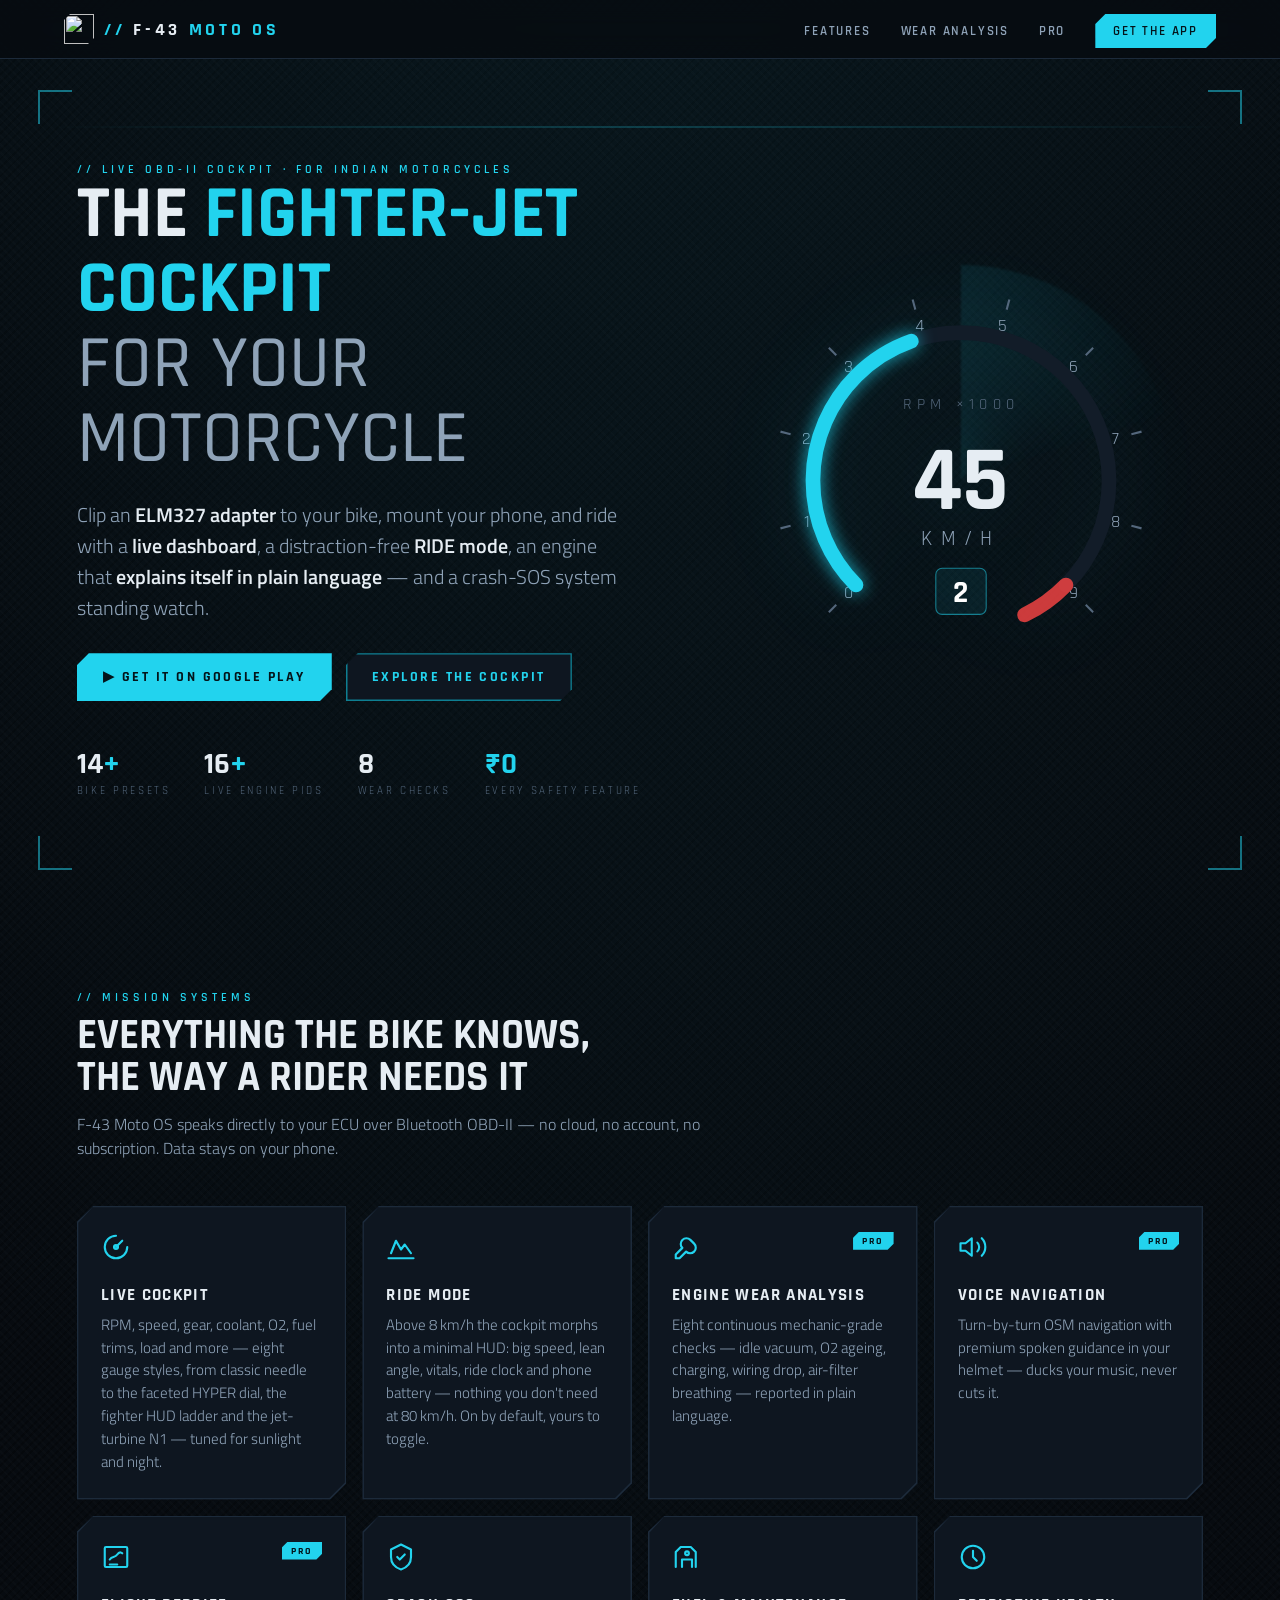
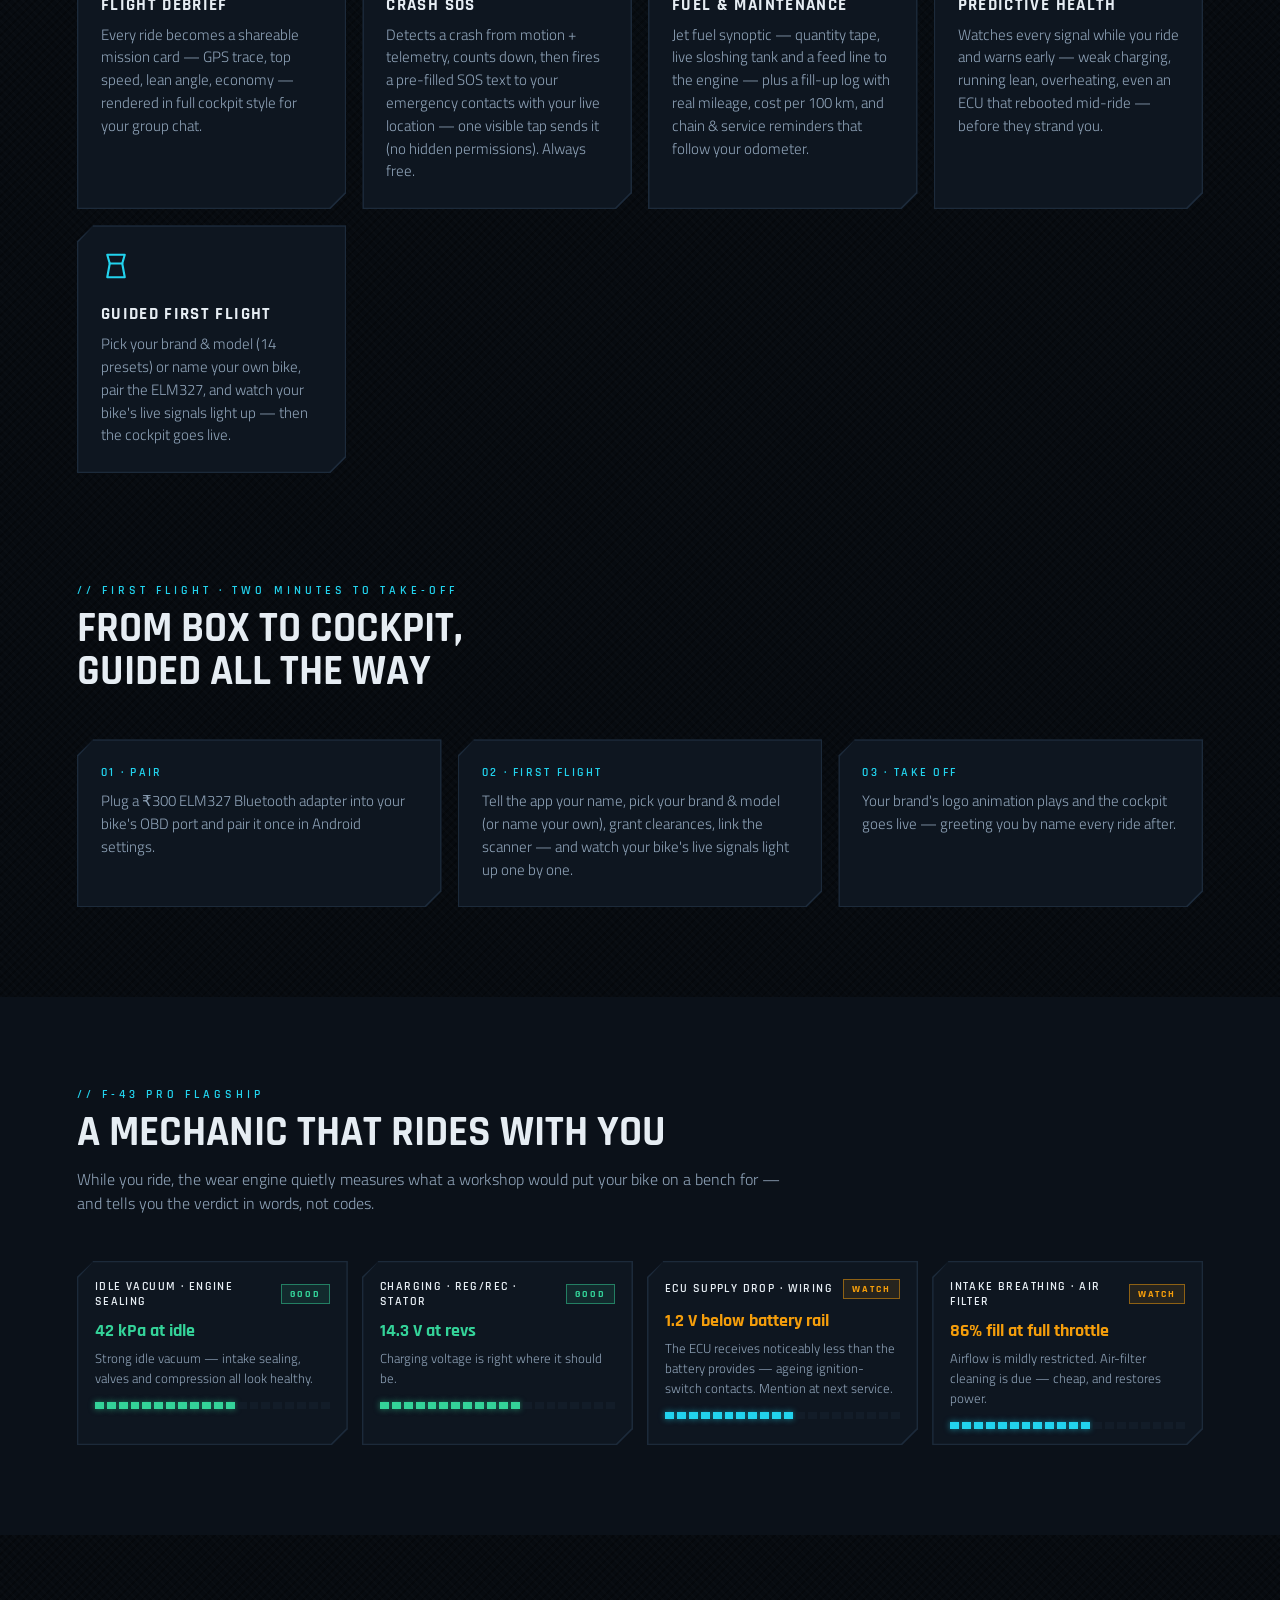
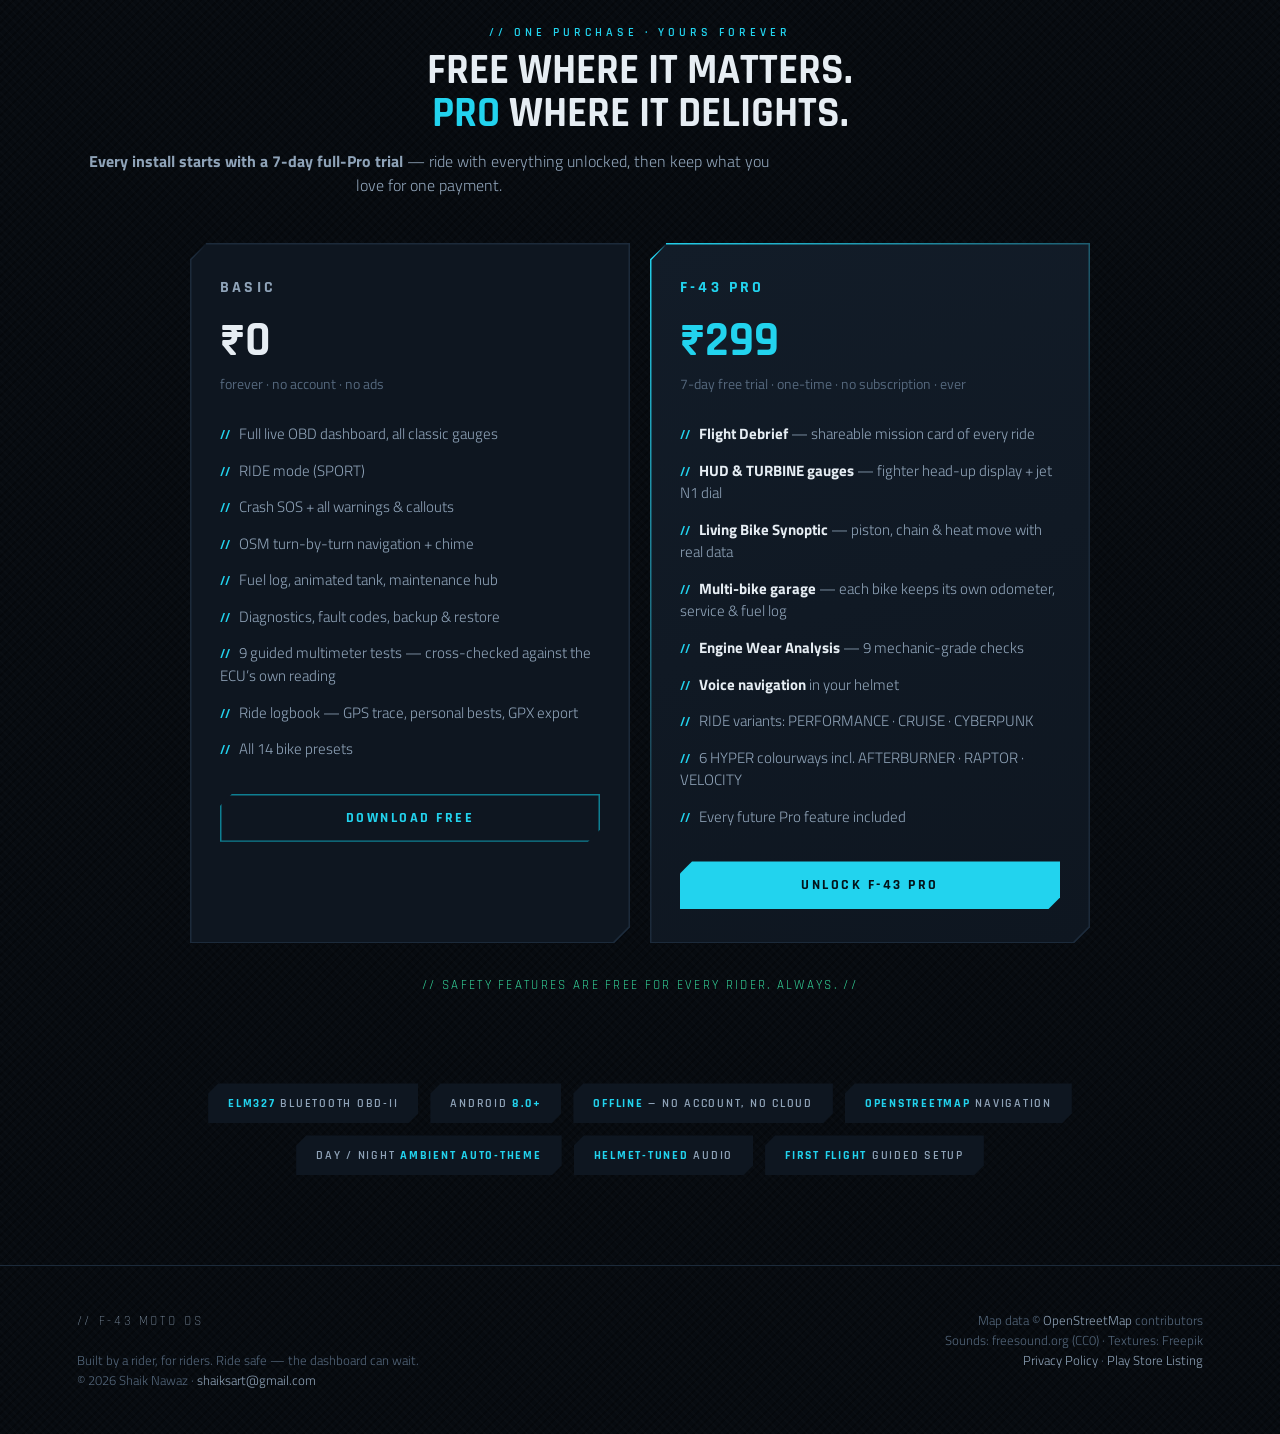
==== app/index.html @ 1cced5be "Add the F-43 Moto OS landing page" ====
<!DOCTYPE html>
<html lang="en">
<head>
<meta charset="UTF-8">
<meta name="viewport" content="width=device-width, initial-scale=1.0">
<title>F-43 Moto OS — The Fighter-Jet Cockpit for Your Motorcycle</title>
<meta name="description" content="Turn your phone into a fighter-jet cockpit for your motorcycle. Live OBD-II dashboard, RIDE mode, engine wear analysis, voice navigation and crash SOS — built for Indian bikes.">
<meta property="og:title" content="F-43 Moto OS">
<meta property="og:description" content="The fighter-jet cockpit for your motorcycle. Live OBD dashboard · RIDE mode · Engine wear analysis · Crash SOS.">
<meta property="og:type" content="website">
<link rel="icon" type="image/png" href="brand/favicon_64.png">
<link rel="apple-touch-icon" href="brand/icon_512.png">
<!--
  og:image and og:url must be absolute. Link scrapers (WhatsApp, Slack, X)
  do not resolve relative paths, so the previous "brand/..." value produced a
  blank share card — the one place the brand most needs to show up.
-->
<meta property="og:url" content="https://shaiknawaz01.github.io/F43-moto-os/app/">
<meta property="og:image" content="https://shaiknawaz01.github.io/F43-moto-os/app/brand/wordmark_dark_1600x400.png">
<meta name="twitter:card" content="summary_large_image">
<link rel="preconnect" href="https://fonts.googleapis.com">
<link rel="preconnect" href="https://fonts.gstatic.com" crossorigin>
<link href="https://fonts.googleapis.com/css2?family=Rajdhani:wght@500;600;700&family=Titillium+Web:wght@300;400;600&display=swap" rel="stylesheet">
<style>
  :root{
    --bg:#070b10; --bg2:#0b1119; --surface:#0e1620; --surface2:#121c28;
    --border:#1c2a3a; --accent:#22d3ee; --accent-dim:#0e7f92;
    --ok:#34d399; --warn:#f59e0b; --hot:#ef4444;
    --text:#e6edf3; --text2:#8fa3b8; --dim:#54677c;
    --hud:'Rajdhani',sans-serif; --body:'Titillium Web',sans-serif;
  }
  *{margin:0;padding:0;box-sizing:border-box}
  html{scroll-behavior:smooth}
  body{
    background:var(--bg); color:var(--text); font-family:var(--body);
    overflow-x:hidden;
    background-image:
      radial-gradient(ellipse 80% 50% at 50% -10%, rgba(34,211,238,.07), transparent),
      repeating-linear-gradient(45deg, rgba(255,255,255,.012) 0 2px, transparent 2px 6px),
      repeating-linear-gradient(-45deg, rgba(0,0,0,.25) 0 2px, transparent 2px 6px);
  }
  ::selection{background:rgba(34,211,238,.3)}

  /* ── chamfered panel primitive ─────────────────────────────── */
  .chamfer{
    position:relative; background:var(--surface);
    clip-path:polygon(16px 0, 100% 0, 100% calc(100% - 16px), calc(100% - 16px) 100%, 0 100%, 0 16px);
  }
  .chamfer::before{
    content:""; position:absolute; inset:0; pointer-events:none;
    clip-path:polygon(16px 0, 100% 0, 100% calc(100% - 16px), calc(100% - 16px) 100%, 0 100%, 0 16px,
      16px 1.5px, 1.5px 17px, 1.5px calc(100% - 1.5px), calc(100% - 17px) calc(100% - 1.5px),
      calc(100% - 1.5px) calc(100% - 17px), calc(100% - 1.5px) 1.5px, 16px 1.5px);
    background:var(--border);
  }
  .chamfer.glow::before{background:linear-gradient(135deg,var(--accent),var(--border) 55%)}

  .label{font-family:var(--hud);font-weight:600;letter-spacing:.35em;font-size:.72rem;color:var(--accent);text-transform:uppercase}
  .h-big{font-family:var(--hud);font-weight:700;text-transform:uppercase;line-height:1.02}

  /* ── top bar ───────────────────────────────────────────────── */
  header{
    position:fixed;top:0;left:0;right:0;z-index:50;
    display:flex;align-items:center;justify-content:space-between;
    padding:14px 5vw;background:rgba(7,11,16,.82);backdrop-filter:blur(12px);
    border-bottom:1px solid var(--border);
  }
  .logo{font-family:var(--hud);font-weight:700;font-size:1.15rem;letter-spacing:.2em;color:var(--text);text-decoration:none;display:flex;align-items:center;gap:10px}
  .logo img{width:30px;height:30px;clip-path:polygon(6px 0,100% 0,100% calc(100% - 6px),calc(100% - 6px) 100%,0 100%,0 6px)}
  .logo b{color:var(--accent)}
  .logo .slashes{color:var(--accent);margin-right:8px}
  nav a{font-family:var(--hud);font-weight:600;letter-spacing:.14em;font-size:.8rem;color:var(--text2);text-decoration:none;margin-left:26px;text-transform:uppercase}
  nav a:hover{color:var(--accent)}
  nav a.cta{
    color:#04141a;background:var(--accent);padding:9px 18px;
    clip-path:polygon(10px 0,100% 0,100% calc(100% - 10px),calc(100% - 10px) 100%,0 100%,0 10px);
  }
  nav a.cta:hover{background:#4be0f7;color:#04141a}
  @media(max-width:760px){nav a:not(.cta){display:none}}

  /* ── hero ──────────────────────────────────────────────────── */
  .hero{
    min-height:100vh;display:grid;grid-template-columns:1.1fr .9fr;gap:4vw;
    align-items:center;padding:120px 6vw 60px;position:relative;
  }
  .hero::after{ /* drifting HUD scanline */
    content:"";position:absolute;left:4vw;right:4vw;height:2px;top:14%;
    background:linear-gradient(90deg,transparent,rgba(34,211,238,.22),transparent);
    animation:scan 10s linear infinite;pointer-events:none;
  }
  @keyframes scan{0%{top:14%}100%{top:90%}}
  /* jet flyby: streaks across the hero, then rests */
  #flyjet{
    position:fixed;top:0;left:0;z-index:40;pointer-events:none;
    animation:flyby 16s linear 1.2s infinite;opacity:0;
    filter:drop-shadow(0 0 8px rgba(34,211,238,.7));
  }
  @keyframes flyby{
    0%{transform:translate(-16vw,88vh) rotate(-21deg);opacity:0}
    2%{opacity:1}
    38%{opacity:1}
    42%{transform:translate(114vw,4vh) rotate(-21deg);opacity:0}
    100%{transform:translate(114vw,4vh) rotate(-21deg);opacity:0}
  }
  @media (prefers-reduced-motion: reduce){
    #flyjet,.radar,.hero::after{animation:none;opacity:0}
  }
  .hero .brackets{position:absolute;inset:90px 3vw 30px;pointer-events:none;opacity:.5}
  .hero .brackets i{position:absolute;width:34px;height:34px;border:2px solid var(--accent)}
  .hero .brackets i:nth-child(1){top:0;left:0;border-right:0;border-bottom:0}
  .hero .brackets i:nth-child(2){top:0;right:0;border-left:0;border-bottom:0}
  .hero .brackets i:nth-child(3){bottom:0;left:0;border-right:0;border-top:0}
  .hero .brackets i:nth-child(4){bottom:0;right:0;border-left:0;border-top:0}
  .hero h1{font-size:clamp(2.6rem,6vw,4.6rem)}
  .hero h1 .thin{color:var(--text2);font-weight:500}
  .hero h1 .accent{color:var(--accent)}
  .tagline{margin:22px 0 14px;font-size:clamp(1.02rem,1.6vw,1.25rem);color:var(--text2);max-width:34rem;font-weight:300}
  .tagline b{color:var(--text);font-weight:600}
  .hero-ctas{display:flex;gap:14px;margin-top:30px;flex-wrap:wrap}
  .btn{
    font-family:var(--hud);font-weight:700;letter-spacing:.18em;font-size:.86rem;
    text-transform:uppercase;text-decoration:none;padding:15px 26px;display:inline-block;
    clip-path:polygon(12px 0,100% 0,100% calc(100% - 12px),calc(100% - 12px) 100%,0 100%,0 12px);
  }
  .btn.primary{background:var(--accent);color:#04141a}
  .btn.primary:hover{background:#4be0f7}
  .btn.ghost{background:var(--surface);color:var(--accent);box-shadow:inset 0 0 0 1.5px var(--accent-dim)}
  .btn.ghost:hover{box-shadow:inset 0 0 0 1.5px var(--accent)}
  .hero-stats{display:flex;gap:34px;margin-top:44px;flex-wrap:wrap}
  .hstat .v{font-family:var(--hud);font-weight:700;font-size:1.9rem;color:var(--text)}
  .hstat .v em{color:var(--accent);font-style:normal}
  .hstat .k{font-family:var(--hud);letter-spacing:.25em;font-size:.66rem;color:var(--dim);text-transform:uppercase}

  /* hero dial */
  .dial-wrap{display:flex;justify-content:center;position:relative}
  .radar{
    position:absolute;top:50%;left:50%;width:min(430px,82vw);aspect-ratio:1;
    transform:translate(-50%,-50%);border-radius:50%;pointer-events:none;
    background:conic-gradient(from 0deg, rgba(34,211,238,.16), transparent 75deg);
    animation:radar 7s linear infinite;opacity:.55;filter:blur(1px);
  }
  @keyframes radar{to{transform:translate(-50%,-50%) rotate(360deg)}}
  .dial{width:min(420px,80vw);filter:drop-shadow(0 0 40px rgba(34,211,238,.14))}
  .dial .track{fill:none;stroke:var(--surface2);stroke-width:14;stroke-linecap:round}
  .dial .arc{
    fill:none;stroke:var(--accent);stroke-width:14;stroke-linecap:round;
    stroke-dasharray:565; stroke-dashoffset:565;
    filter:drop-shadow(0 0 8px rgba(34,211,238,.8));
  }
  .dial .red{fill:none;stroke:var(--hot);stroke-width:14;stroke-linecap:round;opacity:.85;transition:filter .25s}
  .dial-wrap.hot .dial{animation:dialshake .13s linear infinite}
  .dial-wrap.hot .red{filter:drop-shadow(0 0 12px rgba(239,68,68,.95))}
  @keyframes dialshake{25%{transform:translate(1.3px,-1px)}75%{transform:translate(-1.3px,1px)}}
  .dial .gear{transition:fill .15s}
  .dial .gear.pop{fill:#fff}
  /* speed streaks: wind lines that appear under hard acceleration */
  .streaks{position:absolute;inset:8% 0;pointer-events:none;overflow:hidden;opacity:0;transition:opacity .35s}
  .dial-wrap.rush .streaks{opacity:1}
  .streaks i{position:absolute;height:2px;background:linear-gradient(90deg,transparent,rgba(34,211,238,.75));border-radius:2px;animation:streak .55s linear infinite}
  .streaks i:nth-child(1){top:26%;width:26%;animation-delay:0s}
  .streaks i:nth-child(2){top:50%;width:19%;animation-delay:.18s}
  .streaks i:nth-child(3){top:74%;width:30%;animation-delay:.36s}
  @keyframes streak{0%{left:108%}100%{left:-34%}}
  @media (prefers-reduced-motion: reduce){.streaks{display:none}.dial-wrap.hot .dial{animation:none}}
  .dial text{font-family:var(--hud)}
  .dial .speed{font-size:88px;font-weight:700;fill:var(--text)}
  .dial .unit{font-size:20px;letter-spacing:8px;fill:var(--text2)}
  .dial .rpmlab{font-size:15px;letter-spacing:5px;fill:var(--dim)}
  .dial .tick{stroke:var(--dim);stroke-width:2}
  .dial .num{font-size:17px;fill:var(--text2)}
  .dial .gear{font-size:30px;font-weight:700;fill:var(--accent)}
  .dial .gearbox{fill:rgba(34,211,238,.08);stroke:rgba(34,211,238,.55)}

  section{padding:90px 6vw;position:relative}
  .sec-head{margin-bottom:46px}
  .sec-head h2{font-size:clamp(1.7rem,3.4vw,2.6rem);margin-top:10px}
  .sec-head p{color:var(--text2);max-width:44rem;margin-top:12px;font-weight:300;font-size:1.02rem}

  /* ── features grid ─────────────────────────────────────────── */
  .grid{display:grid;grid-template-columns:repeat(auto-fit,minmax(255px,1fr));gap:16px}
  .card{padding:26px 24px}
  .card svg{width:30px;height:30px;stroke:var(--accent);fill:none;stroke-width:1.7;stroke-linecap:round;stroke-linejoin:round;margin-bottom:16px}
  .card h3{font-family:var(--hud);font-weight:700;letter-spacing:.08em;font-size:1.06rem;text-transform:uppercase}
  .card p{color:var(--text2);font-size:.92rem;margin-top:8px;font-weight:300;line-height:1.55}
  .card .pro-tag{
    float:right;font-family:var(--hud);font-weight:700;font-size:.62rem;letter-spacing:.22em;
    color:#04141a;background:var(--accent);padding:3px 9px;
    clip-path:polygon(6px 0,100% 0,100% calc(100% - 6px),calc(100% - 6px) 100%,0 100%,0 6px);
  }

  /* ── wear strip (app-style cards) ──────────────────────────── */
  .wear-strip{display:grid;grid-template-columns:repeat(auto-fit,minmax(240px,1fr));gap:14px;margin-top:8px}
  .wcard{padding:18px 18px 16px}
  .wcard .row{display:flex;align-items:center;justify-content:space-between;margin-bottom:10px}
  .wcard .t{font-family:var(--hud);font-weight:600;letter-spacing:.12em;font-size:.74rem;color:var(--text);text-transform:uppercase}
  .chip{font-family:var(--hud);font-weight:700;font-size:.6rem;letter-spacing:.2em;padding:3px 8px;border:1px solid}
  .chip.good{color:var(--ok);border-color:rgba(52,211,153,.5);background:rgba(52,211,153,.1)}
  .chip.watch{color:var(--warn);border-color:rgba(245,158,11,.5);background:rgba(245,158,11,.1)}
  .wcard .v{font-family:var(--hud);font-weight:700;font-size:1.15rem}
  .wcard .v.good{color:var(--ok)} .wcard .v.watch{color:var(--warn)}
  .wcard .d{color:var(--text2);font-size:.84rem;margin-top:6px;font-weight:300;line-height:1.5}

  /* seg bar */
  .seg{display:flex;gap:3px;margin-top:14px}
  .seg i{height:7px;flex:1;background:var(--surface2)}
  .seg i.on{background:var(--accent);box-shadow:0 0 6px rgba(34,211,238,.6)}
  .seg.green i.on{background:var(--ok);box-shadow:0 0 6px rgba(52,211,153,.6)}

  /* ── pricing ───────────────────────────────────────────────── */
  .price-grid{display:grid;grid-template-columns:repeat(auto-fit,minmax(300px,1fr));gap:20px;max-width:900px;margin:0 auto}
  .plan{padding:34px 30px}
  .plan h3{font-family:var(--hud);font-weight:700;letter-spacing:.2em;font-size:1rem;color:var(--text2)}
  .plan .price{font-family:var(--hud);font-weight:700;font-size:3rem;margin:12px 0 2px}
  .plan .per{color:var(--dim);font-size:.85rem;margin-bottom:22px}
  .plan ul{list-style:none}
  .plan li{padding:7px 0;color:var(--text2);font-size:.94rem;font-weight:300;line-height:1.5}
  .plan li::before{content:"// ";font-family:var(--hud);font-weight:700;color:var(--accent);font-size:.8rem;margin-right:6px}
  .plan li b{color:var(--text)}
  .plan.pro{background:linear-gradient(160deg,var(--surface2),var(--surface))}
  .plan.pro .price{color:var(--accent)}
  .plan .btn{margin-top:26px;width:100%;text-align:center}
  .safety-note{
    text-align:center;margin-top:34px;color:var(--ok);
    font-family:var(--hud);letter-spacing:.18em;font-size:.8rem;text-transform:uppercase;
  }

  /* ── specs strip ───────────────────────────────────────────── */
  .specs{display:flex;gap:12px;flex-wrap:wrap;justify-content:center}
  .spec{
    font-family:var(--hud);font-weight:600;letter-spacing:.14em;font-size:.78rem;
    color:var(--text2);text-transform:uppercase;padding:12px 20px;background:var(--surface);
    clip-path:polygon(10px 0,100% 0,100% calc(100% - 10px),calc(100% - 10px) 100%,0 100%,0 10px);
  }
  .spec b{color:var(--accent);font-weight:700}

  footer{
    border-top:1px solid var(--border);padding:44px 6vw;color:var(--dim);
    font-size:.82rem;font-weight:300;display:flex;justify-content:space-between;gap:20px;flex-wrap:wrap;
  }
  footer a{color:var(--text2);text-decoration:none}
  footer a:hover{color:var(--accent)}
  .reveal{opacity:0;transform:translateY(26px);transition:opacity .7s ease,transform .7s ease}
  .reveal.in{opacity:1;transform:none}

  /* ── phone layout ──────────────────────────────────────────── */
  @media(max-width:900px){
    .hero{
      grid-template-columns:1fr;gap:30px;min-height:auto;
      padding:96px 6vw 40px;
    }
    .hero .brackets{inset:80px 3vw 16px}
    .dial-wrap{order:2}
    .dial{width:min(320px,78vw)}
    .radar{width:min(330px,80vw)}
    .hero-stats{gap:20px 28px;margin-top:32px}
    .hstat .v{font-size:1.6rem}
    .hero-ctas .btn{flex:1;text-align:center;padding:15px 12px}
    section{padding:64px 5vw}
    .sec-head{margin-bottom:30px}
    header{padding:12px 4vw}
    .logo{font-size:1rem;letter-spacing:.14em}
    .logo img{width:26px;height:26px}
    #flyjet{transform-origin:center;animation-duration:13s}
    #flyjet svg,#flyjet{width:104px}
    .plan .price{font-size:2.4rem}
    footer{flex-direction:column}
    footer div[style*="text-align:right"]{text-align:left!important}
  }
  @media(max-width:430px){
    .hero h1{font-size:2.35rem}
    .tagline{font-size:.98rem}
    .grid{grid-template-columns:1fr}
    .wear-strip{grid-template-columns:1fr}
  }
</style>
</head>
<body>

<header>
  <a class="logo" href="#"><img src="brand/favicon_64.png" alt=""><span><span class="slashes">//</span>F-43 <b>MOTO OS</b></span></a>
  <nav>
    <a href="#features">Features</a>
    <a href="#wear">Wear Analysis</a>
    <a href="#pro">Pro</a>
    <a class="cta" href="#pro">Get the App</a>
  </nav>
</header>

<!-- ═══ HERO ═══ -->
<div class="hero">
  <div class="brackets"><i></i><i></i><i></i><i></i></div>
  <div>
    <div class="label">// Live OBD-II Cockpit · For Indian Motorcycles</div>
    <h1 class="h-big">The <span class="accent">fighter-jet<br>cockpit</span><br><span class="thin">for your motorcycle</span></h1>
    <p class="tagline">Clip an <b>ELM327 adapter</b> to your bike, mount your phone, and ride with a
      <b>live dashboard</b>, a distraction-free <b>RIDE mode</b>, an engine that
      <b>explains itself in plain language</b> — and a crash-SOS system standing watch.</p>
    <div class="hero-ctas">
      <a class="btn primary" href="#pro">▶ Get it on Google Play</a>
      <a class="btn ghost" href="#features">Explore the cockpit</a>
    </div>
    <div class="hero-stats">
      <div class="hstat"><div class="v">14<em>+</em></div><div class="k">Bike presets</div></div>
      <div class="hstat"><div class="v">16<em>+</em></div><div class="k">Live engine PIDs</div></div>
      <div class="hstat"><div class="v">8</div><div class="k">Wear checks</div></div>
      <div class="hstat"><div class="v"><em>₹0</em></div><div class="k">Every safety feature</div></div>
    </div>
  </div>

  <div class="dial-wrap" id="dialWrap">
    <div class="radar" aria-hidden="true"></div>
    <div class="streaks" aria-hidden="true"><i></i><i></i><i></i></div>
    <svg class="dial" viewBox="0 0 400 400" role="img" aria-label="Live RPM dial">
      <!-- ticks -->
      <g class="ticks"></g>
      <!-- track: 270° arc -->
      <path class="track" d="M 100 300 A 141 141 0 1 1 300 300"/>
      <path class="red"   d="M 260.5 328.5 A 141 141 0 0 0 300 300" opacity=".9"/>
      <path class="arc" id="rpmArc" d="M 100 300 A 141 141 0 1 1 300 300"/>
      <text class="rpmlab" x="200" y="132" text-anchor="middle">RPM ×1000</text>
      <text class="speed" x="200" y="228" text-anchor="middle" id="speedNum">0</text>
      <text class="unit"  x="200" y="262" text-anchor="middle">KM/H</text>
      <rect class="gearbox" x="176" y="284" width="48" height="44" rx="6"/>
      <text class="gear" id="gearNum" x="200" y="316" text-anchor="middle">N</text>
    </svg>
  </div>
</div>

<!-- jet flyby (fixed, crosses the viewport on a loop) -->
<svg id="flyjet" width="150" height="44" viewBox="0 0 150 44" aria-hidden="true">
  <defs>
    <linearGradient id="ct" x1="0" y1="0" x2="1" y2="0">
      <stop offset="0" stop-color="#22d3ee" stop-opacity="0"/>
      <stop offset="1" stop-color="#22d3ee" stop-opacity=".85"/>
    </linearGradient>
  </defs>
  <rect x="0" y="20" width="98" height="3.4" rx="1.7" fill="url(#ct)"/>
  <!-- top-view fighter pointing right -->
  <path fill="#e6edf3" d="M148 22 L120 18.5 L114 17 L100 4 L96 4 L104 16
    L90 14.5 L82 8 L84 15 L84 29 L82 36 L90 29.5 L104 28 L96 40 L100 40
    L114 27 L120 25.5 Z"/>
</svg>

<!-- ═══ FEATURES ═══ -->
<section id="features">
  <div class="sec-head reveal">
    <div class="label">// Mission Systems</div>
    <h2 class="h-big">Everything the bike knows,<br>the way a rider needs it</h2>
    <p>F-43 Moto OS speaks directly to your ECU over Bluetooth OBD-II — no cloud, no account,
       no subscription. Data stays on your phone.</p>
  </div>
  <div class="grid">
    <div class="chamfer card reveal">
      <svg viewBox="0 0 24 24"><path d="M12 3a9 9 0 1 0 9 9"/><path d="M12 12l5-5"/><circle cx="12" cy="12" r="1.6"/></svg>
      <h3>Live Cockpit</h3>
      <p>RPM, speed, gear, coolant, O2, fuel trims, load and more — eight gauge styles, from classic needle to the faceted HYPER dial, the fighter HUD ladder and the jet-turbine N1 — tuned for sunlight and night.</p>
    </div>
    <div class="chamfer card reveal">
      <svg viewBox="0 0 24 24"><path d="M4 17l4-10 4 7 3-4 5 7"/><path d="M2 21h20"/></svg>
      <h3>RIDE Mode</h3>
      <p>Above 8 km/h the cockpit morphs into a minimal HUD: big speed, lean angle, vitals, ride clock and phone battery — nothing you don't need at 80 km/h. On by default, yours to toggle.</p>
    </div>
    <div class="chamfer card reveal">
      <span class="pro-tag">PRO</span>
      <svg viewBox="0 0 24 24"><path d="M14.7 6.3a4.5 4.5 0 0 0-6.4 6.4L3 18v3h3l5.3-5.3a4.5 4.5 0 0 0 6.4-6.4z"/></svg>
      <h3>Engine Wear Analysis</h3>
      <p>Eight continuous mechanic-grade checks — idle vacuum, O2 ageing, charging, wiring drop, air-filter breathing — reported in plain language.</p>
    </div>
    <div class="chamfer card reveal">
      <span class="pro-tag">PRO</span>
      <svg viewBox="0 0 24 24"><path d="M11 5 6 9H2v6h4l5 4z"/><path d="M15.5 8.5a5 5 0 0 1 0 7"/><path d="M19 5a10 10 0 0 1 0 14"/></svg>
      <h3>Voice Navigation</h3>
      <p>Turn-by-turn OSM navigation with premium spoken guidance in your helmet — ducks your music, never cuts it.</p>
    </div>
    <div class="chamfer card reveal">
      <span class="pro-tag">PRO</span>
      <svg viewBox="0 0 24 24"><rect x="3" y="4" width="18" height="16" rx="1"/><path d="M7 14c2-3 4-1 6-4s4-1 4-1"/><path d="M7 18h6"/></svg>
      <h3>Flight Debrief</h3>
      <p>Every ride becomes a shareable mission card — GPS trace, top speed, lean angle, economy — rendered in full cockpit style for your group chat.</p>
    </div>
    <div class="chamfer card reveal">
      <svg viewBox="0 0 24 24"><path d="M12 2l8 4v6c0 5-3.5 8.5-8 10-4.5-1.5-8-5-8-10V6z"/><path d="M9 12l2 2 4-4"/></svg>
      <h3>Crash SOS</h3>
      <p>Detects a crash from motion + telemetry, counts down, then fires a pre-filled SOS text to your emergency contacts with your live location — one visible tap sends it (no hidden permissions). Always free.</p>
    </div>
    <div class="chamfer card reveal">
      <svg viewBox="0 0 24 24"><path d="M3 20V8l4-4h8l4 4v12"/><path d="M8 20v-6h8v6"/><circle cx="12" cy="9" r="1.5"/></svg>
      <h3>Fuel &amp; Maintenance</h3>
      <p>Jet fuel synoptic — quantity tape, live sloshing tank and a feed line to the engine — plus a fill-up log with real mileage, cost per 100 km, and chain &amp; service reminders that follow your odometer.</p>
    </div>
    <div class="chamfer card reveal">
      <svg viewBox="0 0 24 24"><circle cx="12" cy="12" r="9"/><path d="M12 7v5l3 3"/></svg>
      <h3>Predictive Health</h3>
      <p>Watches every signal while you ride and warns early — weak charging, running lean, overheating, even an ECU that rebooted mid-ride — before they strand you.</p>
    </div>
    <div class="chamfer card reveal">
      <svg viewBox="0 0 24 24"><path d="M5 3h14l-2 7H7z"/><path d="M7 10l-2 11h14l-2-11"/></svg>
      <h3>Guided First Flight</h3>
      <p>Pick your brand &amp; model (14 presets) or name your own bike, pair the ELM327, and watch your bike's live signals light up — then the cockpit goes live.</p>
    </div>
  </div>
</section>

<!-- ═══ HOW IT WORKS ═══ -->
<section id="how" style="padding-top:20px">
  <div class="sec-head reveal">
    <div class="label">// First Flight · Two Minutes to Take-Off</div>
    <h2 class="h-big">From box to cockpit,<br>guided all the way</h2>
  </div>
  <div class="grid reveal">
    <div class="chamfer card">
      <div class="label" style="letter-spacing:.2em">01 · PAIR</div>
      <p style="margin-top:10px">Plug a ₹300 ELM327 Bluetooth adapter into your bike's OBD port and pair it once in Android settings.</p>
    </div>
    <div class="chamfer card">
      <div class="label" style="letter-spacing:.2em">02 · FIRST FLIGHT</div>
      <p style="margin-top:10px">Tell the app your name, pick your brand &amp; model (or name your own), grant clearances, link the scanner — and watch your bike's live signals light up one by one.</p>
    </div>
    <div class="chamfer card">
      <div class="label" style="letter-spacing:.2em">03 · TAKE OFF</div>
      <p style="margin-top:10px">Your brand's logo animation plays and the cockpit goes live — greeting you by name every ride after.</p>
    </div>
  </div>
</section>

<!-- ═══ WEAR ═══ -->
<section id="wear" style="background:var(--bg2)">
  <div class="sec-head reveal">
    <div class="label">// F-43 Pro Flagship</div>
    <h2 class="h-big">A mechanic that rides with you</h2>
    <p>While you ride, the wear engine quietly measures what a workshop would put your bike on a bench
       for — and tells you the verdict in words, not codes.</p>
  </div>
  <div class="wear-strip">
    <div class="chamfer wcard reveal">
      <div class="row"><span class="t">Idle vacuum · engine sealing</span><span class="chip good">GOOD</span></div>
      <div class="v good">42 kPa at idle</div>
      <div class="d">Strong idle vacuum — intake sealing, valves and compression all look healthy.</div>
      <div class="seg green" data-fill="16"></div>
    </div>
    <div class="chamfer wcard reveal">
      <div class="row"><span class="t">Charging · reg/rec · stator</span><span class="chip good">GOOD</span></div>
      <div class="v good">14.3 V at revs</div>
      <div class="d">Charging voltage is right where it should be.</div>
      <div class="seg green" data-fill="17"></div>
    </div>
    <div class="chamfer wcard reveal">
      <div class="row"><span class="t">ECU supply drop · wiring</span><span class="chip watch">WATCH</span></div>
      <div class="v watch">1.2 V below battery rail</div>
      <div class="d">The ECU receives noticeably less than the battery provides — ageing ignition-switch contacts. Mention at next service.</div>
      <div class="seg" data-fill="11"></div>
    </div>
    <div class="chamfer wcard reveal">
      <div class="row"><span class="t">Intake breathing · air filter</span><span class="chip watch">WATCH</span></div>
      <div class="v watch">86% fill at full throttle</div>
      <div class="d">Airflow is mildly restricted. Air-filter cleaning is due — cheap, and restores power.</div>
      <div class="seg" data-fill="12"></div>
    </div>
  </div>
</section>

<!-- ═══ PRO / PRICING ═══ -->
<section id="pro">
  <div class="sec-head reveal" style="text-align:center;margin-left:auto;margin-right:auto">
    <div class="label">// One purchase · Yours forever</div>
    <h2 class="h-big">Free where it matters.<br><span style="color:var(--accent)">Pro</span> where it delights.</h2>
    <p style="margin-top:14px"><b>Every install starts with a 7-day full-Pro trial</b> — ride with everything unlocked, then keep what you love for one payment.</p>
  </div>
  <div class="price-grid">
    <div class="chamfer plan reveal">
      <h3>BASIC</h3>
      <div class="price">₹0</div>
      <div class="per">forever · no account · no ads</div>
      <ul>
        <li>Full live OBD dashboard, all classic gauges</li>
        <li>RIDE mode (SPORT)</li>
        <li>Crash SOS + all warnings &amp; callouts</li>
        <li>OSM turn-by-turn navigation + chime</li>
        <li>Fuel log, animated tank, maintenance hub</li>
        <li>Diagnostics, fault codes, backup &amp; restore</li>
        <li>9 guided multimeter tests — cross-checked against the ECU&rsquo;s own reading</li>
        <li>Ride logbook — GPS trace, personal bests, GPX export</li>
        <li>All 14 bike presets</li>
      </ul>
      <a class="btn ghost" href="#">Download Free</a>
    </div>
    <div class="chamfer glow plan pro reveal">
      <h3 style="color:var(--accent)">F-43 PRO</h3>
      <div class="price">₹299</div>
      <div class="per">7-day free trial · one-time · no subscription · ever</div>
      <ul>
        <li><b>Flight Debrief</b> — shareable mission card of every ride</li>
        <li><b>HUD &amp; TURBINE gauges</b> — fighter head-up display + jet N1 dial</li>
        <li><b>Living Bike Synoptic</b> — piston, chain &amp; heat move with real data</li>
        <li><b>Multi-bike garage</b> — each bike keeps its own odometer, service &amp; fuel log</li>
        <li><b>Engine Wear Analysis</b> — 9 mechanic-grade checks</li>
        <li><b>Voice navigation</b> in your helmet</li>
        <li>RIDE variants: PERFORMANCE · CRUISE · CYBERPUNK</li>
        <li>6 HYPER colourways incl. AFTERBURNER · RAPTOR · VELOCITY</li>
        <li>Every future Pro feature included</li>
      </ul>
      <a class="btn primary" href="#">Unlock F-43 Pro</a>
    </div>
  </div>
  <div class="safety-note reveal">// Safety features are free for every rider. Always. //</div>
</section>

<!-- ═══ SPECS ═══ -->
<section style="padding-top:0">
  <div class="specs reveal">
    <span class="spec"><b>ELM327</b> Bluetooth OBD-II</span>
    <span class="spec">Android <b>8.0+</b></span>
    <span class="spec"><b>Offline</b> — no account, no cloud</span>
    <span class="spec"><b>OpenStreetMap</b> navigation</span>
    <span class="spec">Day / Night <b>ambient auto-theme</b></span>
    <span class="spec"><b>Helmet-tuned</b> audio</span>
    <span class="spec"><b>First Flight</b> guided setup</span>
  </div>
</section>

<footer>
  <div>
    <span style="font-family:var(--hud);letter-spacing:.2em;color:var(--text2)">// F-43 MOTO OS</span><br><br>
    Built by a rider, for riders. Ride safe — the dashboard can wait.<br>
    © 2026 Shaik Nawaz · <a href="mailto:shaiksart@gmail.com">shaiksart@gmail.com</a>
  </div>
  <div style="text-align:right">
    Map data © <a href="https://www.openstreetmap.org/copyright">OpenStreetMap</a> contributors<br>
    Sounds: freesound.org (CC0) · Textures: Freepik<br>
    <a href="#">Privacy Policy</a> · <a href="#">Play Store Listing</a>
  </div>
</footer>

<script>
  // Dial ticks (0–9 ×1000 rpm over 270°)
  (function(){
    const g=document.querySelector('.ticks');const cx=200,cy=200,r1=168,r2=178,rn=152;
    let out='';
    for(let i=0;i<=9;i++){
      const a=(135+i*30)*Math.PI/180;
      const x1=cx+r1*Math.cos(a),y1=cy+r1*Math.sin(a);
      const x2=cx+r2*Math.cos(a),y2=cy+r2*Math.sin(a);
      const xn=cx+rn*Math.cos(a),yn=cy+rn*Math.sin(a);
      out+=`<line class="tick" x1="${x1}" y1="${y1}" x2="${x2}" y2="${y2}"/>`;
      out+=`<text class="num" x="${xn}" y="${yn+5}" text-anchor="middle" ${i>=8?'fill="#ef4444"':''}>${i}</text>`;
    }
    g.innerHTML=out;
  })();

  // Living ride: launch through the gears, cruise, periodic redline burst.
  (function(){
    const arc=document.getElementById('rpmArc');
    const speedEl=document.getElementById('speedNum');
    const gearEl=document.getElementById('gearNum');
    const wrap=document.getElementById('dialWrap');
    if(matchMedia('(prefers-reduced-motion: reduce)').matches){
      arc.style.strokeDashoffset=212;speedEl.textContent='73';gearEl.textContent='5';
      return;
    }
    const LEN=565,RL=9000,K=[0,6,10,14,18.5,22,25]; // km/h per 1000 rpm
    let speed=0,gear=0,mode='launch',phase=0,last=performance.now()+600;
    function shift(g){
      gear=g;gearEl.textContent=g<=0?'N':g;
      gearEl.classList.add('pop');setTimeout(()=>gearEl.classList.remove('pop'),140);
    }
    function frame(now){
      const dt=Math.min(0.05,Math.max(0,(now-last)/1000));last=now;
      if(dt>0){
        if(mode==='launch'){
          if(gear===0)shift(1);
          speed+=Math.max(6,(30-0.18*speed))*dt;
          if(gear<5&&speed>7.2*K[gear])shift(gear+1); // upshift ~7200 rpm
          if(speed>=92){speed=92;shift(5);mode='cruise';phase=now+6000+Math.random()*3500;}
        }else if(mode==='cruise'){
          speed=92+Math.sin(now/900)*1.6+Math.sin(now/347)*0.7;
          if(now>phase){mode='burst';shift(4);} // downshift, pin it
        }else if(mode==='burst'){
          speed+=21*dt;
          if(speed*1000/K[gear]>=8750){mode='recover';phase=now+850;}
        }else if(mode==='recover'){ // hold at the redline, shaking
          speed+=2*dt;
          if(now>=phase){shift(5);mode='settle';}
        }else if(mode==='settle'){
          speed-=13*dt;
          if(speed<=93){mode='cruise';phase=now+7000+Math.random()*4000;}
        }
      }
      const rpm=gear>0?Math.min(RL,speed*1000/K[gear])+Math.sin(now/70)*40:900;
      arc.style.strokeDashoffset=LEN*(1-Math.min(1,rpm/RL));
      speedEl.textContent=Math.max(0,Math.round(speed));
      wrap.classList.toggle('hot',rpm>7850);
      wrap.classList.toggle('rush',mode==='burst'||mode==='recover'||(mode==='launch'&&speed>55));
      requestAnimationFrame(frame);
    }
    requestAnimationFrame(frame);
  })();

  // Reveal on scroll + seg bars
  const io=new IntersectionObserver(es=>es.forEach(e=>{
    if(!e.isIntersecting)return;
    e.target.classList.add('in');
    e.target.querySelectorAll?.('.seg[data-fill]').forEach(seg=>{
      if(seg.dataset.done)return;seg.dataset.done=1;
      const n=20,fill=+seg.dataset.fill;
      for(let i=0;i<n;i++){const b=document.createElement('i');seg.appendChild(b);
        if(i<fill)setTimeout(()=>b.classList.add('on'),120+i*45);}
    });
    io.unobserve(e.target);
  }),{threshold:.25});
  document.querySelectorAll('.reveal').forEach(el=>io.observe(el));
</script>
</body>
</html>
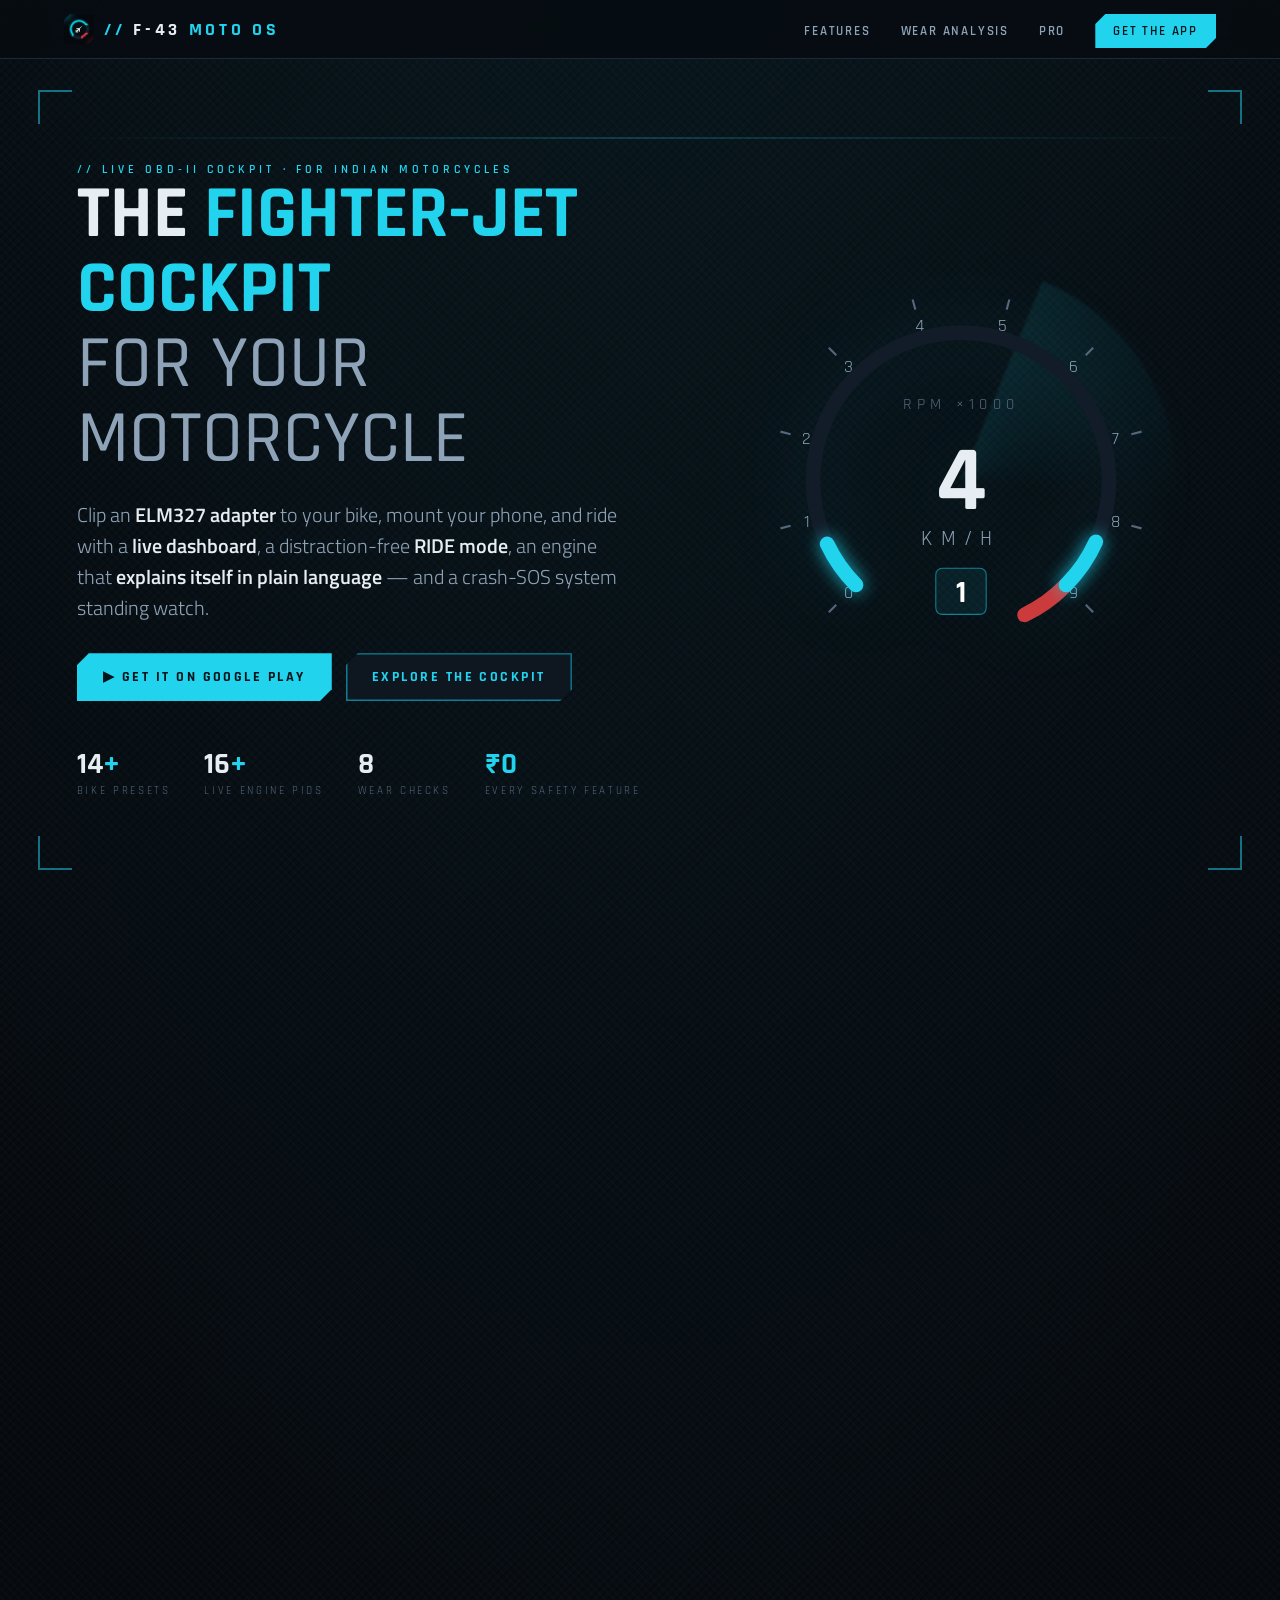
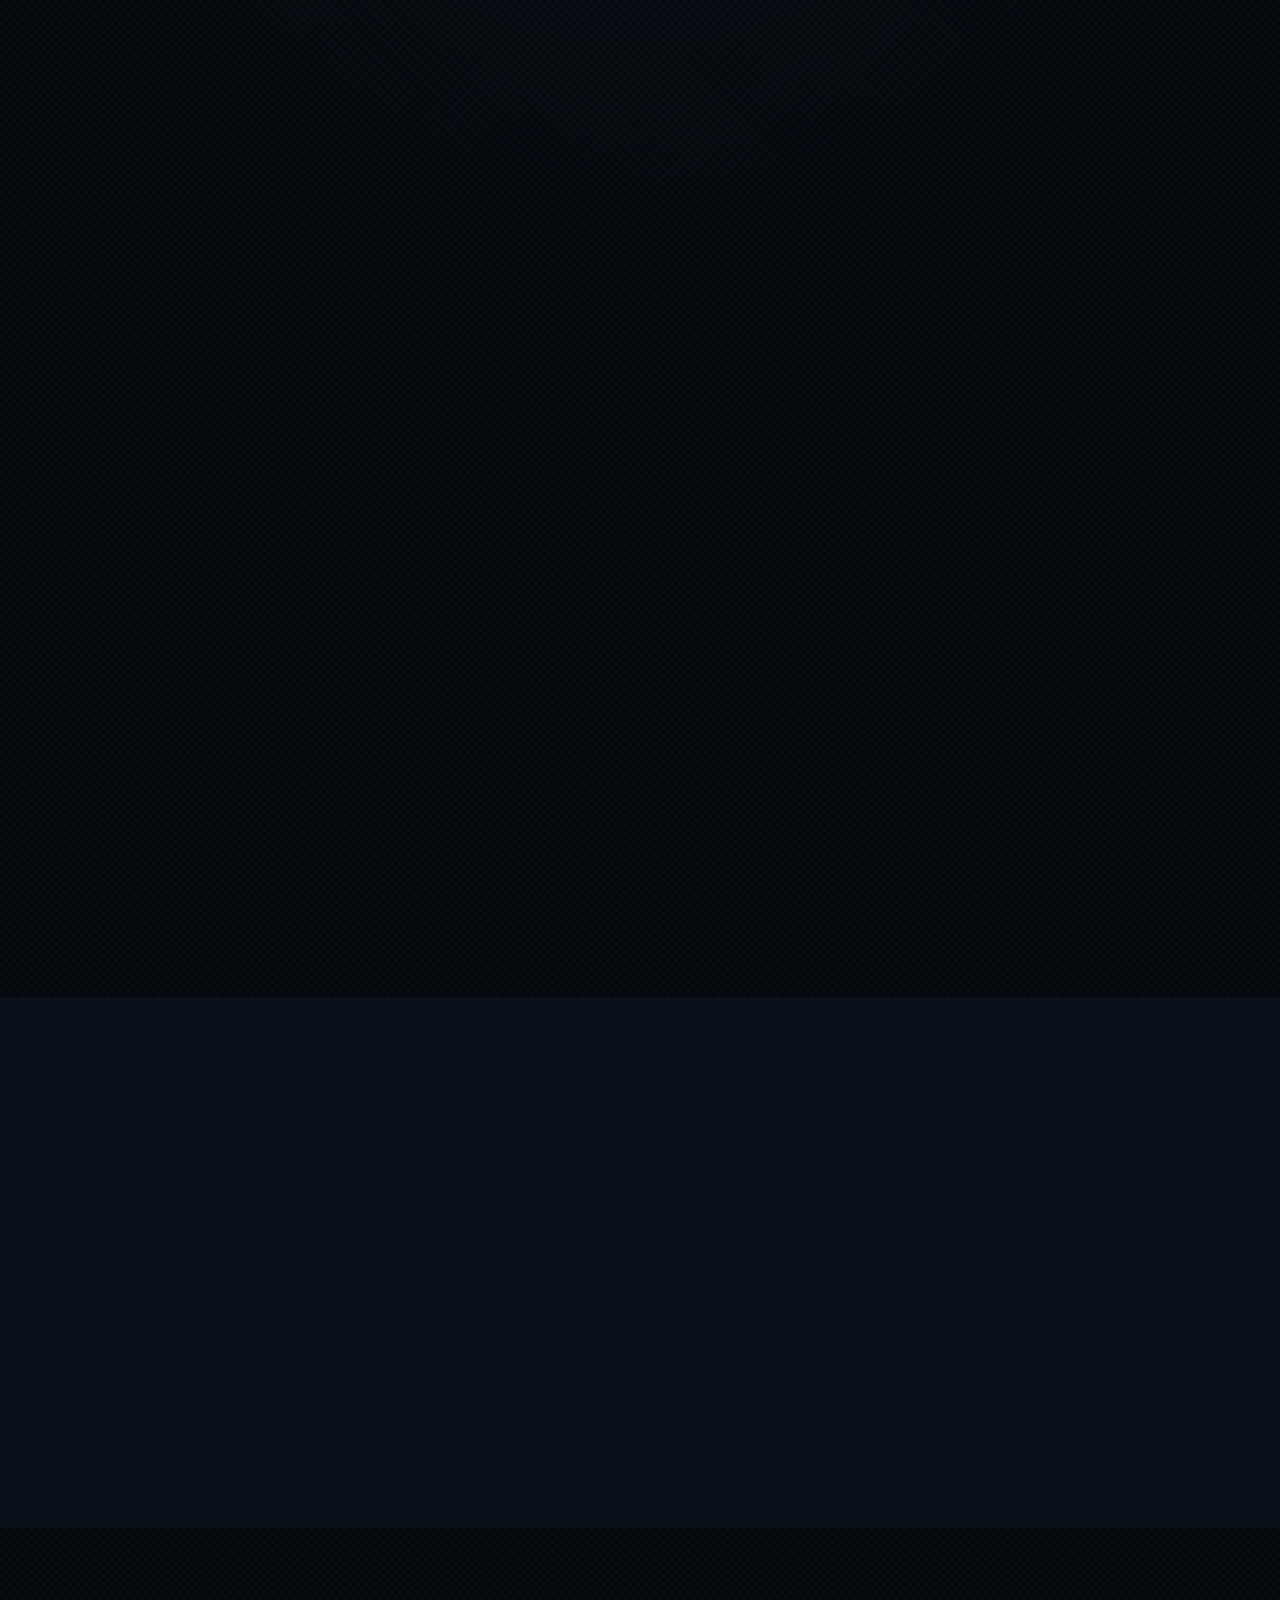
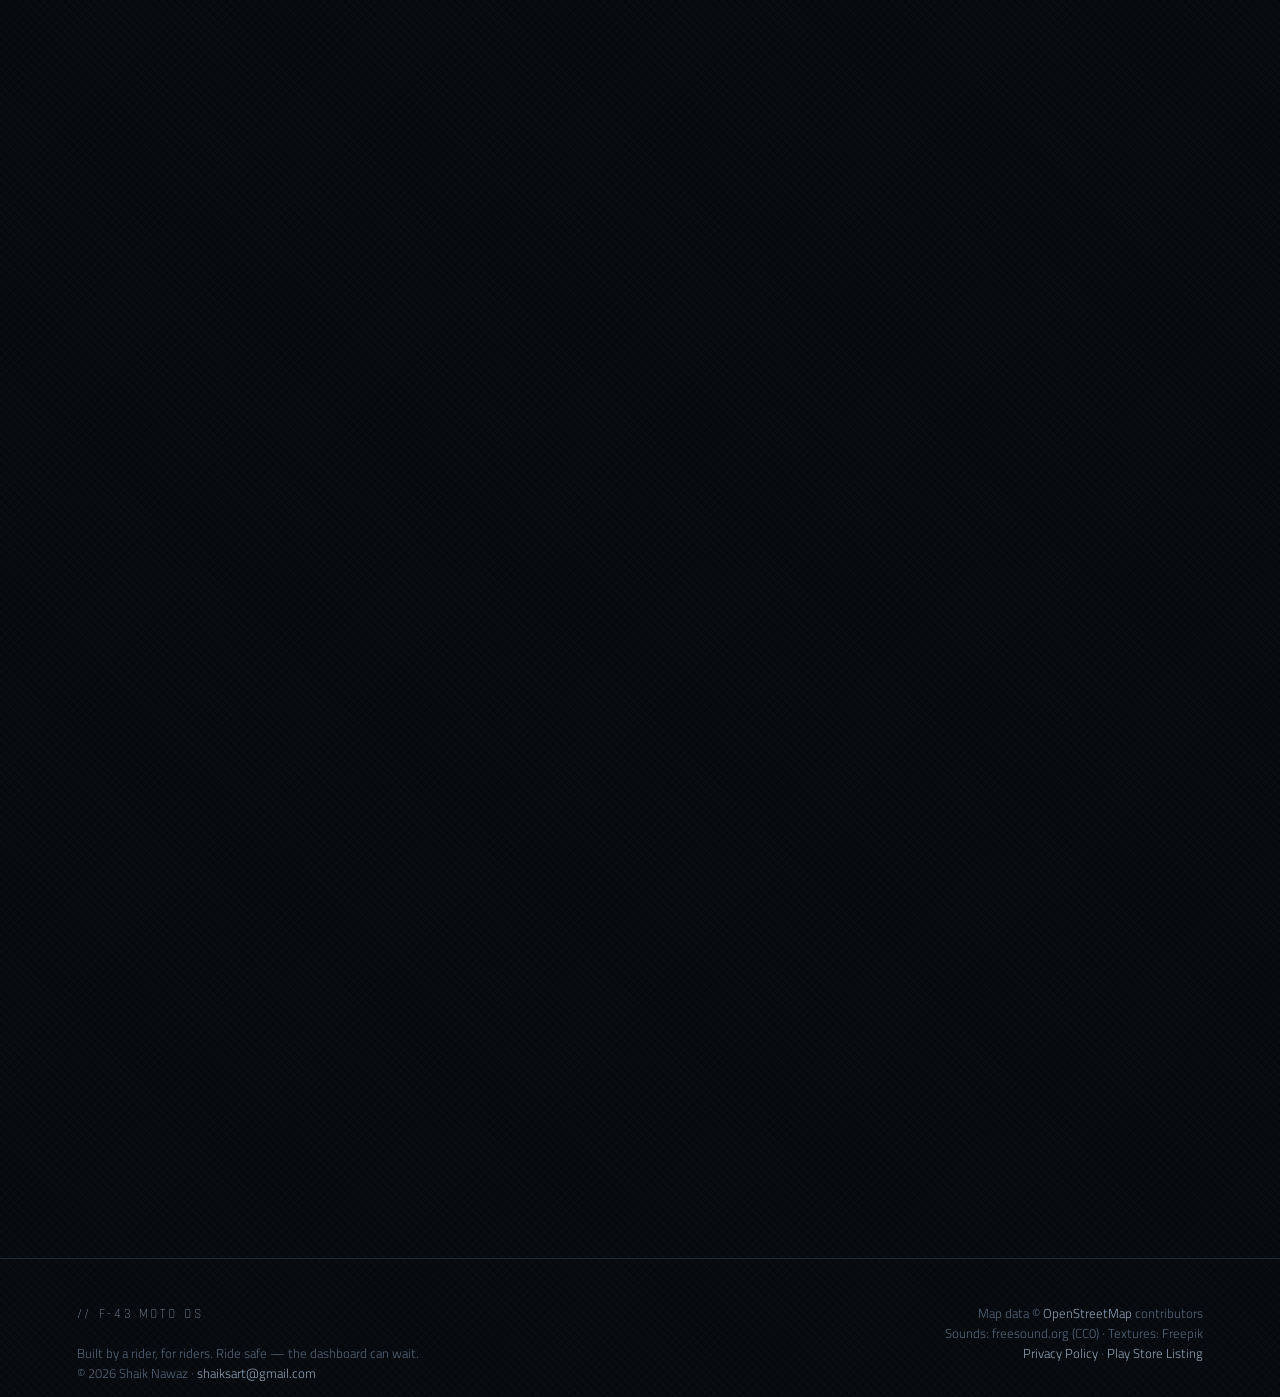
==== commit ab80a516: "Move the landing page to the site root and wire the Google Play buttons The root now serves the land" ====
--- a/app/index.html
+++ b/app/index.html
@@ -2,612 +2,11 @@
 <html lang="en">
 <head>
 <meta charset="UTF-8">
-<meta name="viewport" content="width=device-width, initial-scale=1.0">
-<title>F-43 Moto OS — The Fighter-Jet Cockpit for Your Motorcycle</title>
-<meta name="description" content="Turn your phone into a fighter-jet cockpit for your motorcycle. Live OBD-II dashboard, RIDE mode, engine wear analysis, voice navigation and crash SOS — built for Indian bikes.">
-<meta property="og:title" content="F-43 Moto OS">
-<meta property="og:description" content="The fighter-jet cockpit for your motorcycle. Live OBD dashboard · RIDE mode · Engine wear analysis · Crash SOS.">
-<meta property="og:type" content="website">
-<link rel="icon" type="image/png" href="brand/favicon_64.png">
-<link rel="apple-touch-icon" href="brand/icon_512.png">
-<!--
-  og:image and og:url must be absolute. Link scrapers (WhatsApp, Slack, X)
-  do not resolve relative paths, so the previous "brand/..." value produced a
-  blank share card — the one place the brand most needs to show up.
--->
-<meta property="og:url" content="https://shaiknawaz01.github.io/F43-moto-os/app/">
-<meta property="og:image" content="https://shaiknawaz01.github.io/F43-moto-os/app/brand/wordmark_dark_1600x400.png">
-<meta name="twitter:card" content="summary_large_image">
-<link rel="preconnect" href="https://fonts.googleapis.com">
-<link rel="preconnect" href="https://fonts.gstatic.com" crossorigin>
-<link href="https://fonts.googleapis.com/css2?family=Rajdhani:wght@500;600;700&family=Titillium+Web:wght@300;400;600&display=swap" rel="stylesheet">
-<style>
-  :root{
-    --bg:#070b10; --bg2:#0b1119; --surface:#0e1620; --surface2:#121c28;
-    --border:#1c2a3a; --accent:#22d3ee; --accent-dim:#0e7f92;
-    --ok:#34d399; --warn:#f59e0b; --hot:#ef4444;
-    --text:#e6edf3; --text2:#8fa3b8; --dim:#54677c;
-    --hud:'Rajdhani',sans-serif; --body:'Titillium Web',sans-serif;
-  }
-  *{margin:0;padding:0;box-sizing:border-box}
-  html{scroll-behavior:smooth}
-  body{
-    background:var(--bg); color:var(--text); font-family:var(--body);
-    overflow-x:hidden;
-    background-image:
-      radial-gradient(ellipse 80% 50% at 50% -10%, rgba(34,211,238,.07), transparent),
-      repeating-linear-gradient(45deg, rgba(255,255,255,.012) 0 2px, transparent 2px 6px),
-      repeating-linear-gradient(-45deg, rgba(0,0,0,.25) 0 2px, transparent 2px 6px);
-  }
-  ::selection{background:rgba(34,211,238,.3)}
-
-  /* ── chamfered panel primitive ─────────────────────────────── */
-  .chamfer{
-    position:relative; background:var(--surface);
-    clip-path:polygon(16px 0, 100% 0, 100% calc(100% - 16px), calc(100% - 16px) 100%, 0 100%, 0 16px);
-  }
-  .chamfer::before{
-    content:""; position:absolute; inset:0; pointer-events:none;
-    clip-path:polygon(16px 0, 100% 0, 100% calc(100% - 16px), calc(100% - 16px) 100%, 0 100%, 0 16px,
-      16px 1.5px, 1.5px 17px, 1.5px calc(100% - 1.5px), calc(100% - 17px) calc(100% - 1.5px),
-      calc(100% - 1.5px) calc(100% - 17px), calc(100% - 1.5px) 1.5px, 16px 1.5px);
-    background:var(--border);
-  }
-  .chamfer.glow::before{background:linear-gradient(135deg,var(--accent),var(--border) 55%)}
-
-  .label{font-family:var(--hud);font-weight:600;letter-spacing:.35em;font-size:.72rem;color:var(--accent);text-transform:uppercase}
-  .h-big{font-family:var(--hud);font-weight:700;text-transform:uppercase;line-height:1.02}
-
-  /* ── top bar ───────────────────────────────────────────────── */
-  header{
-    position:fixed;top:0;left:0;right:0;z-index:50;
-    display:flex;align-items:center;justify-content:space-between;
-    padding:14px 5vw;background:rgba(7,11,16,.82);backdrop-filter:blur(12px);
-    border-bottom:1px solid var(--border);
-  }
-  .logo{font-family:var(--hud);font-weight:700;font-size:1.15rem;letter-spacing:.2em;color:var(--text);text-decoration:none;display:flex;align-items:center;gap:10px}
-  .logo img{width:30px;height:30px;clip-path:polygon(6px 0,100% 0,100% calc(100% - 6px),calc(100% - 6px) 100%,0 100%,0 6px)}
-  .logo b{color:var(--accent)}
-  .logo .slashes{color:var(--accent);margin-right:8px}
-  nav a{font-family:var(--hud);font-weight:600;letter-spacing:.14em;font-size:.8rem;color:var(--text2);text-decoration:none;margin-left:26px;text-transform:uppercase}
-  nav a:hover{color:var(--accent)}
-  nav a.cta{
-    color:#04141a;background:var(--accent);padding:9px 18px;
-    clip-path:polygon(10px 0,100% 0,100% calc(100% - 10px),calc(100% - 10px) 100%,0 100%,0 10px);
-  }
-  nav a.cta:hover{background:#4be0f7;color:#04141a}
-  @media(max-width:760px){nav a:not(.cta){display:none}}
-
-  /* ── hero ──────────────────────────────────────────────────── */
-  .hero{
-    min-height:100vh;display:grid;grid-template-columns:1.1fr .9fr;gap:4vw;
-    align-items:center;padding:120px 6vw 60px;position:relative;
-  }
-  .hero::after{ /* drifting HUD scanline */
-    content:"";position:absolute;left:4vw;right:4vw;height:2px;top:14%;
-    background:linear-gradient(90deg,transparent,rgba(34,211,238,.22),transparent);
-    animation:scan 10s linear infinite;pointer-events:none;
-  }
-  @keyframes scan{0%{top:14%}100%{top:90%}}
-  /* jet flyby: streaks across the hero, then rests */
-  #flyjet{
-    position:fixed;top:0;left:0;z-index:40;pointer-events:none;
-    animation:flyby 16s linear 1.2s infinite;opacity:0;
-    filter:drop-shadow(0 0 8px rgba(34,211,238,.7));
-  }
-  @keyframes flyby{
-    0%{transform:translate(-16vw,88vh) rotate(-21deg);opacity:0}
-    2%{opacity:1}
-    38%{opacity:1}
-    42%{transform:translate(114vw,4vh) rotate(-21deg);opacity:0}
-    100%{transform:translate(114vw,4vh) rotate(-21deg);opacity:0}
-  }
-  @media (prefers-reduced-motion: reduce){
-    #flyjet,.radar,.hero::after{animation:none;opacity:0}
-  }
-  .hero .brackets{position:absolute;inset:90px 3vw 30px;pointer-events:none;opacity:.5}
-  .hero .brackets i{position:absolute;width:34px;height:34px;border:2px solid var(--accent)}
-  .hero .brackets i:nth-child(1){top:0;left:0;border-right:0;border-bottom:0}
-  .hero .brackets i:nth-child(2){top:0;right:0;border-left:0;border-bottom:0}
-  .hero .brackets i:nth-child(3){bottom:0;left:0;border-right:0;border-top:0}
-  .hero .brackets i:nth-child(4){bottom:0;right:0;border-left:0;border-top:0}
-  .hero h1{font-size:clamp(2.6rem,6vw,4.6rem)}
-  .hero h1 .thin{color:var(--text2);font-weight:500}
-  .hero h1 .accent{color:var(--accent)}
-  .tagline{margin:22px 0 14px;font-size:clamp(1.02rem,1.6vw,1.25rem);color:var(--text2);max-width:34rem;font-weight:300}
-  .tagline b{color:var(--text);font-weight:600}
-  .hero-ctas{display:flex;gap:14px;margin-top:30px;flex-wrap:wrap}
-  .btn{
-    font-family:var(--hud);font-weight:700;letter-spacing:.18em;font-size:.86rem;
-    text-transform:uppercase;text-decoration:none;padding:15px 26px;display:inline-block;
-    clip-path:polygon(12px 0,100% 0,100% calc(100% - 12px),calc(100% - 12px) 100%,0 100%,0 12px);
-  }
-  .btn.primary{background:var(--accent);color:#04141a}
-  .btn.primary:hover{background:#4be0f7}
-  .btn.ghost{background:var(--surface);color:var(--accent);box-shadow:inset 0 0 0 1.5px var(--accent-dim)}
-  .btn.ghost:hover{box-shadow:inset 0 0 0 1.5px var(--accent)}
-  .hero-stats{display:flex;gap:34px;margin-top:44px;flex-wrap:wrap}
-  .hstat .v{font-family:var(--hud);font-weight:700;font-size:1.9rem;color:var(--text)}
-  .hstat .v em{color:var(--accent);font-style:normal}
-  .hstat .k{font-family:var(--hud);letter-spacing:.25em;font-size:.66rem;color:var(--dim);text-transform:uppercase}
-
-  /* hero dial */
-  .dial-wrap{display:flex;justify-content:center;position:relative}
-  .radar{
-    position:absolute;top:50%;left:50%;width:min(430px,82vw);aspect-ratio:1;
-    transform:translate(-50%,-50%);border-radius:50%;pointer-events:none;
-    background:conic-gradient(from 0deg, rgba(34,211,238,.16), transparent 75deg);
-    animation:radar 7s linear infinite;opacity:.55;filter:blur(1px);
-  }
-  @keyframes radar{to{transform:translate(-50%,-50%) rotate(360deg)}}
-  .dial{width:min(420px,80vw);filter:drop-shadow(0 0 40px rgba(34,211,238,.14))}
-  .dial .track{fill:none;stroke:var(--surface2);stroke-width:14;stroke-linecap:round}
-  .dial .arc{
-    fill:none;stroke:var(--accent);stroke-width:14;stroke-linecap:round;
-    stroke-dasharray:565; stroke-dashoffset:565;
-    filter:drop-shadow(0 0 8px rgba(34,211,238,.8));
-  }
-  .dial .red{fill:none;stroke:var(--hot);stroke-width:14;stroke-linecap:round;opacity:.85;transition:filter .25s}
-  .dial-wrap.hot .dial{animation:dialshake .13s linear infinite}
-  .dial-wrap.hot .red{filter:drop-shadow(0 0 12px rgba(239,68,68,.95))}
-  @keyframes dialshake{25%{transform:translate(1.3px,-1px)}75%{transform:translate(-1.3px,1px)}}
-  .dial .gear{transition:fill .15s}
-  .dial .gear.pop{fill:#fff}
-  /* speed streaks: wind lines that appear under hard acceleration */
-  .streaks{position:absolute;inset:8% 0;pointer-events:none;overflow:hidden;opacity:0;transition:opacity .35s}
-  .dial-wrap.rush .streaks{opacity:1}
-  .streaks i{position:absolute;height:2px;background:linear-gradient(90deg,transparent,rgba(34,211,238,.75));border-radius:2px;animation:streak .55s linear infinite}
-  .streaks i:nth-child(1){top:26%;width:26%;animation-delay:0s}
-  .streaks i:nth-child(2){top:50%;width:19%;animation-delay:.18s}
-  .streaks i:nth-child(3){top:74%;width:30%;animation-delay:.36s}
-  @keyframes streak{0%{left:108%}100%{left:-34%}}
-  @media (prefers-reduced-motion: reduce){.streaks{display:none}.dial-wrap.hot .dial{animation:none}}
-  .dial text{font-family:var(--hud)}
-  .dial .speed{font-size:88px;font-weight:700;fill:var(--text)}
-  .dial .unit{font-size:20px;letter-spacing:8px;fill:var(--text2)}
-  .dial .rpmlab{font-size:15px;letter-spacing:5px;fill:var(--dim)}
-  .dial .tick{stroke:var(--dim);stroke-width:2}
-  .dial .num{font-size:17px;fill:var(--text2)}
-  .dial .gear{font-size:30px;font-weight:700;fill:var(--accent)}
-  .dial .gearbox{fill:rgba(34,211,238,.08);stroke:rgba(34,211,238,.55)}
-
-  section{padding:90px 6vw;position:relative}
-  .sec-head{margin-bottom:46px}
-  .sec-head h2{font-size:clamp(1.7rem,3.4vw,2.6rem);margin-top:10px}
-  .sec-head p{color:var(--text2);max-width:44rem;margin-top:12px;font-weight:300;font-size:1.02rem}
-
-  /* ── features grid ─────────────────────────────────────────── */
-  .grid{display:grid;grid-template-columns:repeat(auto-fit,minmax(255px,1fr));gap:16px}
-  .card{padding:26px 24px}
-  .card svg{width:30px;height:30px;stroke:var(--accent);fill:none;stroke-width:1.7;stroke-linecap:round;stroke-linejoin:round;margin-bottom:16px}
-  .card h3{font-family:var(--hud);font-weight:700;letter-spacing:.08em;font-size:1.06rem;text-transform:uppercase}
-  .card p{color:var(--text2);font-size:.92rem;margin-top:8px;font-weight:300;line-height:1.55}
-  .card .pro-tag{
-    float:right;font-family:var(--hud);font-weight:700;font-size:.62rem;letter-spacing:.22em;
-    color:#04141a;background:var(--accent);padding:3px 9px;
-    clip-path:polygon(6px 0,100% 0,100% calc(100% - 6px),calc(100% - 6px) 100%,0 100%,0 6px);
-  }
-
-  /* ── wear strip (app-style cards) ──────────────────────────── */
-  .wear-strip{display:grid;grid-template-columns:repeat(auto-fit,minmax(240px,1fr));gap:14px;margin-top:8px}
-  .wcard{padding:18px 18px 16px}
-  .wcard .row{display:flex;align-items:center;justify-content:space-between;margin-bottom:10px}
-  .wcard .t{font-family:var(--hud);font-weight:600;letter-spacing:.12em;font-size:.74rem;color:var(--text);text-transform:uppercase}
-  .chip{font-family:var(--hud);font-weight:700;font-size:.6rem;letter-spacing:.2em;padding:3px 8px;border:1px solid}
-  .chip.good{color:var(--ok);border-color:rgba(52,211,153,.5);background:rgba(52,211,153,.1)}
-  .chip.watch{color:var(--warn);border-color:rgba(245,158,11,.5);background:rgba(245,158,11,.1)}
-  .wcard .v{font-family:var(--hud);font-weight:700;font-size:1.15rem}
-  .wcard .v.good{color:var(--ok)} .wcard .v.watch{color:var(--warn)}
-  .wcard .d{color:var(--text2);font-size:.84rem;margin-top:6px;font-weight:300;line-height:1.5}
-
-  /* seg bar */
-  .seg{display:flex;gap:3px;margin-top:14px}
-  .seg i{height:7px;flex:1;background:var(--surface2)}
-  .seg i.on{background:var(--accent);box-shadow:0 0 6px rgba(34,211,238,.6)}
-  .seg.green i.on{background:var(--ok);box-shadow:0 0 6px rgba(52,211,153,.6)}
-
-  /* ── pricing ───────────────────────────────────────────────── */
-  .price-grid{display:grid;grid-template-columns:repeat(auto-fit,minmax(300px,1fr));gap:20px;max-width:900px;margin:0 auto}
-  .plan{padding:34px 30px}
-  .plan h3{font-family:var(--hud);font-weight:700;letter-spacing:.2em;font-size:1rem;color:var(--text2)}
-  .plan .price{font-family:var(--hud);font-weight:700;font-size:3rem;margin:12px 0 2px}
-  .plan .per{color:var(--dim);font-size:.85rem;margin-bottom:22px}
-  .plan ul{list-style:none}
-  .plan li{padding:7px 0;color:var(--text2);font-size:.94rem;font-weight:300;line-height:1.5}
-  .plan li::before{content:"// ";font-family:var(--hud);font-weight:700;color:var(--accent);font-size:.8rem;margin-right:6px}
-  .plan li b{color:var(--text)}
-  .plan.pro{background:linear-gradient(160deg,var(--surface2),var(--surface))}
-  .plan.pro .price{color:var(--accent)}
-  .plan .btn{margin-top:26px;width:100%;text-align:center}
-  .safety-note{
-    text-align:center;margin-top:34px;color:var(--ok);
-    font-family:var(--hud);letter-spacing:.18em;font-size:.8rem;text-transform:uppercase;
-  }
-
-  /* ── specs strip ───────────────────────────────────────────── */
-  .specs{display:flex;gap:12px;flex-wrap:wrap;justify-content:center}
-  .spec{
-    font-family:var(--hud);font-weight:600;letter-spacing:.14em;font-size:.78rem;
-    color:var(--text2);text-transform:uppercase;padding:12px 20px;background:var(--surface);
-    clip-path:polygon(10px 0,100% 0,100% calc(100% - 10px),calc(100% - 10px) 100%,0 100%,0 10px);
-  }
-  .spec b{color:var(--accent);font-weight:700}
-
-  footer{
-    border-top:1px solid var(--border);padding:44px 6vw;color:var(--dim);
-    font-size:.82rem;font-weight:300;display:flex;justify-content:space-between;gap:20px;flex-wrap:wrap;
-  }
-  footer a{color:var(--text2);text-decoration:none}
-  footer a:hover{color:var(--accent)}
-  .reveal{opacity:0;transform:translateY(26px);transition:opacity .7s ease,transform .7s ease}
-  .reveal.in{opacity:1;transform:none}
-
-  /* ── phone layout ──────────────────────────────────────────── */
-  @media(max-width:900px){
-    .hero{
-      grid-template-columns:1fr;gap:30px;min-height:auto;
-      padding:96px 6vw 40px;
-    }
-    .hero .brackets{inset:80px 3vw 16px}
-    .dial-wrap{order:2}
-    .dial{width:min(320px,78vw)}
-    .radar{width:min(330px,80vw)}
-    .hero-stats{gap:20px 28px;margin-top:32px}
-    .hstat .v{font-size:1.6rem}
-    .hero-ctas .btn{flex:1;text-align:center;padding:15px 12px}
-    section{padding:64px 5vw}
-    .sec-head{margin-bottom:30px}
-    header{padding:12px 4vw}
-    .logo{font-size:1rem;letter-spacing:.14em}
-    .logo img{width:26px;height:26px}
-    #flyjet{transform-origin:center;animation-duration:13s}
-    #flyjet svg,#flyjet{width:104px}
-    .plan .price{font-size:2.4rem}
-    footer{flex-direction:column}
-    footer div[style*="text-align:right"]{text-align:left!important}
-  }
-  @media(max-width:430px){
-    .hero h1{font-size:2.35rem}
-    .tagline{font-size:.98rem}
-    .grid{grid-template-columns:1fr}
-    .wear-strip{grid-template-columns:1fr}
-  }
-</style>
+<title>F-43 Moto OS</title>
+<link rel="canonical" href="https://f43moto.in/">
+<meta http-equiv="refresh" content="0; url=../">
 </head>
-<body>
-
-<header>
-  <a class="logo" href="#"><img src="brand/favicon_64.png" alt=""><span><span class="slashes">//</span>F-43 <b>MOTO OS</b></span></a>
-  <nav>
-    <a href="#features">Features</a>
-    <a href="#wear">Wear Analysis</a>
-    <a href="#pro">Pro</a>
-    <a class="cta" href="#pro">Get the App</a>
-  </nav>
-</header>
-
-<!-- ═══ HERO ═══ -->
-<div class="hero">
-  <div class="brackets"><i></i><i></i><i></i><i></i></div>
-  <div>
-    <div class="label">// Live OBD-II Cockpit · For Indian Motorcycles</div>
-    <h1 class="h-big">The <span class="accent">fighter-jet<br>cockpit</span><br><span class="thin">for your motorcycle</span></h1>
-    <p class="tagline">Clip an <b>ELM327 adapter</b> to your bike, mount your phone, and ride with a
-      <b>live dashboard</b>, a distraction-free <b>RIDE mode</b>, an engine that
-      <b>explains itself in plain language</b> — and a crash-SOS system standing watch.</p>
-    <div class="hero-ctas">
-      <a class="btn primary" href="#pro">▶ Get it on Google Play</a>
-      <a class="btn ghost" href="#features">Explore the cockpit</a>
-    </div>
-    <div class="hero-stats">
-      <div class="hstat"><div class="v">14<em>+</em></div><div class="k">Bike presets</div></div>
-      <div class="hstat"><div class="v">16<em>+</em></div><div class="k">Live engine PIDs</div></div>
-      <div class="hstat"><div class="v">8</div><div class="k">Wear checks</div></div>
-      <div class="hstat"><div class="v"><em>₹0</em></div><div class="k">Every safety feature</div></div>
-    </div>
-  </div>
-
-  <div class="dial-wrap" id="dialWrap">
-    <div class="radar" aria-hidden="true"></div>
-    <div class="streaks" aria-hidden="true"><i></i><i></i><i></i></div>
-    <svg class="dial" viewBox="0 0 400 400" role="img" aria-label="Live RPM dial">
-      <!-- ticks -->
-      <g class="ticks"></g>
-      <!-- track: 270° arc -->
-      <path class="track" d="M 100 300 A 141 141 0 1 1 300 300"/>
-      <path class="red"   d="M 260.5 328.5 A 141 141 0 0 0 300 300" opacity=".9"/>
-      <path class="arc" id="rpmArc" d="M 100 300 A 141 141 0 1 1 300 300"/>
-      <text class="rpmlab" x="200" y="132" text-anchor="middle">RPM ×1000</text>
-      <text class="speed" x="200" y="228" text-anchor="middle" id="speedNum">0</text>
-      <text class="unit"  x="200" y="262" text-anchor="middle">KM/H</text>
-      <rect class="gearbox" x="176" y="284" width="48" height="44" rx="6"/>
-      <text class="gear" id="gearNum" x="200" y="316" text-anchor="middle">N</text>
-    </svg>
-  </div>
-</div>
-
-<!-- jet flyby (fixed, crosses the viewport on a loop) -->
-<svg id="flyjet" width="150" height="44" viewBox="0 0 150 44" aria-hidden="true">
-  <defs>
-    <linearGradient id="ct" x1="0" y1="0" x2="1" y2="0">
-      <stop offset="0" stop-color="#22d3ee" stop-opacity="0"/>
-      <stop offset="1" stop-color="#22d3ee" stop-opacity=".85"/>
-    </linearGradient>
-  </defs>
-  <rect x="0" y="20" width="98" height="3.4" rx="1.7" fill="url(#ct)"/>
-  <!-- top-view fighter pointing right -->
-  <path fill="#e6edf3" d="M148 22 L120 18.5 L114 17 L100 4 L96 4 L104 16
-    L90 14.5 L82 8 L84 15 L84 29 L82 36 L90 29.5 L104 28 L96 40 L100 40
-    L114 27 L120 25.5 Z"/>
-</svg>
-
-<!-- ═══ FEATURES ═══ -->
-<section id="features">
-  <div class="sec-head reveal">
-    <div class="label">// Mission Systems</div>
-    <h2 class="h-big">Everything the bike knows,<br>the way a rider needs it</h2>
-    <p>F-43 Moto OS speaks directly to your ECU over Bluetooth OBD-II — no cloud, no account,
-       no subscription. Data stays on your phone.</p>
-  </div>
-  <div class="grid">
-    <div class="chamfer card reveal">
-      <svg viewBox="0 0 24 24"><path d="M12 3a9 9 0 1 0 9 9"/><path d="M12 12l5-5"/><circle cx="12" cy="12" r="1.6"/></svg>
-      <h3>Live Cockpit</h3>
-      <p>RPM, speed, gear, coolant, O2, fuel trims, load and more — eight gauge styles, from classic needle to the faceted HYPER dial, the fighter HUD ladder and the jet-turbine N1 — tuned for sunlight and night.</p>
-    </div>
-    <div class="chamfer card reveal">
-      <svg viewBox="0 0 24 24"><path d="M4 17l4-10 4 7 3-4 5 7"/><path d="M2 21h20"/></svg>
-      <h3>RIDE Mode</h3>
-      <p>Above 8 km/h the cockpit morphs into a minimal HUD: big speed, lean angle, vitals, ride clock and phone battery — nothing you don't need at 80 km/h. On by default, yours to toggle.</p>
-    </div>
-    <div class="chamfer card reveal">
-      <span class="pro-tag">PRO</span>
-      <svg viewBox="0 0 24 24"><path d="M14.7 6.3a4.5 4.5 0 0 0-6.4 6.4L3 18v3h3l5.3-5.3a4.5 4.5 0 0 0 6.4-6.4z"/></svg>
-      <h3>Engine Wear Analysis</h3>
-      <p>Eight continuous mechanic-grade checks — idle vacuum, O2 ageing, charging, wiring drop, air-filter breathing — reported in plain language.</p>
-    </div>
-    <div class="chamfer card reveal">
-      <span class="pro-tag">PRO</span>
-      <svg viewBox="0 0 24 24"><path d="M11 5 6 9H2v6h4l5 4z"/><path d="M15.5 8.5a5 5 0 0 1 0 7"/><path d="M19 5a10 10 0 0 1 0 14"/></svg>
-      <h3>Voice Navigation</h3>
-      <p>Turn-by-turn OSM navigation with premium spoken guidance in your helmet — ducks your music, never cuts it.</p>
-    </div>
-    <div class="chamfer card reveal">
-      <span class="pro-tag">PRO</span>
-      <svg viewBox="0 0 24 24"><rect x="3" y="4" width="18" height="16" rx="1"/><path d="M7 14c2-3 4-1 6-4s4-1 4-1"/><path d="M7 18h6"/></svg>
-      <h3>Flight Debrief</h3>
-      <p>Every ride becomes a shareable mission card — GPS trace, top speed, lean angle, economy — rendered in full cockpit style for your group chat.</p>
-    </div>
-    <div class="chamfer card reveal">
-      <svg viewBox="0 0 24 24"><path d="M12 2l8 4v6c0 5-3.5 8.5-8 10-4.5-1.5-8-5-8-10V6z"/><path d="M9 12l2 2 4-4"/></svg>
-      <h3>Crash SOS</h3>
-      <p>Detects a crash from motion + telemetry, counts down, then fires a pre-filled SOS text to your emergency contacts with your live location — one visible tap sends it (no hidden permissions). Always free.</p>
-    </div>
-    <div class="chamfer card reveal">
-      <svg viewBox="0 0 24 24"><path d="M3 20V8l4-4h8l4 4v12"/><path d="M8 20v-6h8v6"/><circle cx="12" cy="9" r="1.5"/></svg>
-      <h3>Fuel &amp; Maintenance</h3>
-      <p>Jet fuel synoptic — quantity tape, live sloshing tank and a feed line to the engine — plus a fill-up log with real mileage, cost per 100 km, and chain &amp; service reminders that follow your odometer.</p>
-    </div>
-    <div class="chamfer card reveal">
-      <svg viewBox="0 0 24 24"><circle cx="12" cy="12" r="9"/><path d="M12 7v5l3 3"/></svg>
-      <h3>Predictive Health</h3>
-      <p>Watches every signal while you ride and warns early — weak charging, running lean, overheating, even an ECU that rebooted mid-ride — before they strand you.</p>
-    </div>
-    <div class="chamfer card reveal">
-      <svg viewBox="0 0 24 24"><path d="M5 3h14l-2 7H7z"/><path d="M7 10l-2 11h14l-2-11"/></svg>
-      <h3>Guided First Flight</h3>
-      <p>Pick your brand &amp; model (14 presets) or name your own bike, pair the ELM327, and watch your bike's live signals light up — then the cockpit goes live.</p>
-    </div>
-  </div>
-</section>
-
-<!-- ═══ HOW IT WORKS ═══ -->
-<section id="how" style="padding-top:20px">
-  <div class="sec-head reveal">
-    <div class="label">// First Flight · Two Minutes to Take-Off</div>
-    <h2 class="h-big">From box to cockpit,<br>guided all the way</h2>
-  </div>
-  <div class="grid reveal">
-    <div class="chamfer card">
-      <div class="label" style="letter-spacing:.2em">01 · PAIR</div>
-      <p style="margin-top:10px">Plug a ₹300 ELM327 Bluetooth adapter into your bike's OBD port and pair it once in Android settings.</p>
-    </div>
-    <div class="chamfer card">
-      <div class="label" style="letter-spacing:.2em">02 · FIRST FLIGHT</div>
-      <p style="margin-top:10px">Tell the app your name, pick your brand &amp; model (or name your own), grant clearances, link the scanner — and watch your bike's live signals light up one by one.</p>
-    </div>
-    <div class="chamfer card">
-      <div class="label" style="letter-spacing:.2em">03 · TAKE OFF</div>
-      <p style="margin-top:10px">Your brand's logo animation plays and the cockpit goes live — greeting you by name every ride after.</p>
-    </div>
-  </div>
-</section>
-
-<!-- ═══ WEAR ═══ -->
-<section id="wear" style="background:var(--bg2)">
-  <div class="sec-head reveal">
-    <div class="label">// F-43 Pro Flagship</div>
-    <h2 class="h-big">A mechanic that rides with you</h2>
-    <p>While you ride, the wear engine quietly measures what a workshop would put your bike on a bench
-       for — and tells you the verdict in words, not codes.</p>
-  </div>
-  <div class="wear-strip">
-    <div class="chamfer wcard reveal">
-      <div class="row"><span class="t">Idle vacuum · engine sealing</span><span class="chip good">GOOD</span></div>
-      <div class="v good">42 kPa at idle</div>
-      <div class="d">Strong idle vacuum — intake sealing, valves and compression all look healthy.</div>
-      <div class="seg green" data-fill="16"></div>
-    </div>
-    <div class="chamfer wcard reveal">
-      <div class="row"><span class="t">Charging · reg/rec · stator</span><span class="chip good">GOOD</span></div>
-      <div class="v good">14.3 V at revs</div>
-      <div class="d">Charging voltage is right where it should be.</div>
-      <div class="seg green" data-fill="17"></div>
-    </div>
-    <div class="chamfer wcard reveal">
-      <div class="row"><span class="t">ECU supply drop · wiring</span><span class="chip watch">WATCH</span></div>
-      <div class="v watch">1.2 V below battery rail</div>
-      <div class="d">The ECU receives noticeably less than the battery provides — ageing ignition-switch contacts. Mention at next service.</div>
-      <div class="seg" data-fill="11"></div>
-    </div>
-    <div class="chamfer wcard reveal">
-      <div class="row"><span class="t">Intake breathing · air filter</span><span class="chip watch">WATCH</span></div>
-      <div class="v watch">86% fill at full throttle</div>
-      <div class="d">Airflow is mildly restricted. Air-filter cleaning is due — cheap, and restores power.</div>
-      <div class="seg" data-fill="12"></div>
-    </div>
-  </div>
-</section>
-
-<!-- ═══ PRO / PRICING ═══ -->
-<section id="pro">
-  <div class="sec-head reveal" style="text-align:center;margin-left:auto;margin-right:auto">
-    <div class="label">// One purchase · Yours forever</div>
-    <h2 class="h-big">Free where it matters.<br><span style="color:var(--accent)">Pro</span> where it delights.</h2>
-    <p style="margin-top:14px"><b>Every install starts with a 7-day full-Pro trial</b> — ride with everything unlocked, then keep what you love for one payment.</p>
-  </div>
-  <div class="price-grid">
-    <div class="chamfer plan reveal">
-      <h3>BASIC</h3>
-      <div class="price">₹0</div>
-      <div class="per">forever · no account · no ads</div>
-      <ul>
-        <li>Full live OBD dashboard, all classic gauges</li>
-        <li>RIDE mode (SPORT)</li>
-        <li>Crash SOS + all warnings &amp; callouts</li>
-        <li>OSM turn-by-turn navigation + chime</li>
-        <li>Fuel log, animated tank, maintenance hub</li>
-        <li>Diagnostics, fault codes, backup &amp; restore</li>
-        <li>9 guided multimeter tests — cross-checked against the ECU&rsquo;s own reading</li>
-        <li>Ride logbook — GPS trace, personal bests, GPX export</li>
-        <li>All 14 bike presets</li>
-      </ul>
-      <a class="btn ghost" href="#">Download Free</a>
-    </div>
-    <div class="chamfer glow plan pro reveal">
-      <h3 style="color:var(--accent)">F-43 PRO</h3>
-      <div class="price">₹299</div>
-      <div class="per">7-day free trial · one-time · no subscription · ever</div>
-      <ul>
-        <li><b>Flight Debrief</b> — shareable mission card of every ride</li>
-        <li><b>HUD &amp; TURBINE gauges</b> — fighter head-up display + jet N1 dial</li>
-        <li><b>Living Bike Synoptic</b> — piston, chain &amp; heat move with real data</li>
-        <li><b>Multi-bike garage</b> — each bike keeps its own odometer, service &amp; fuel log</li>
-        <li><b>Engine Wear Analysis</b> — 9 mechanic-grade checks</li>
-        <li><b>Voice navigation</b> in your helmet</li>
-        <li>RIDE variants: PERFORMANCE · CRUISE · CYBERPUNK</li>
-        <li>6 HYPER colourways incl. AFTERBURNER · RAPTOR · VELOCITY</li>
-        <li>Every future Pro feature included</li>
-      </ul>
-      <a class="btn primary" href="#">Unlock F-43 Pro</a>
-    </div>
-  </div>
-  <div class="safety-note reveal">// Safety features are free for every rider. Always. //</div>
-</section>
-
-<!-- ═══ SPECS ═══ -->
-<section style="padding-top:0">
-  <div class="specs reveal">
-    <span class="spec"><b>ELM327</b> Bluetooth OBD-II</span>
-    <span class="spec">Android <b>8.0+</b></span>
-    <span class="spec"><b>Offline</b> — no account, no cloud</span>
-    <span class="spec"><b>OpenStreetMap</b> navigation</span>
-    <span class="spec">Day / Night <b>ambient auto-theme</b></span>
-    <span class="spec"><b>Helmet-tuned</b> audio</span>
-    <span class="spec"><b>First Flight</b> guided setup</span>
-  </div>
-</section>
-
-<footer>
-  <div>
-    <span style="font-family:var(--hud);letter-spacing:.2em;color:var(--text2)">// F-43 MOTO OS</span><br><br>
-    Built by a rider, for riders. Ride safe — the dashboard can wait.<br>
-    © 2026 Shaik Nawaz · <a href="mailto:shaiksart@gmail.com">shaiksart@gmail.com</a>
-  </div>
-  <div style="text-align:right">
-    Map data © <a href="https://www.openstreetmap.org/copyright">OpenStreetMap</a> contributors<br>
-    Sounds: freesound.org (CC0) · Textures: Freepik<br>
-    <a href="#">Privacy Policy</a> · <a href="#">Play Store Listing</a>
-  </div>
-</footer>
-
-<script>
-  // Dial ticks (0–9 ×1000 rpm over 270°)
-  (function(){
-    const g=document.querySelector('.ticks');const cx=200,cy=200,r1=168,r2=178,rn=152;
-    let out='';
-    for(let i=0;i<=9;i++){
-      const a=(135+i*30)*Math.PI/180;
-      const x1=cx+r1*Math.cos(a),y1=cy+r1*Math.sin(a);
-      const x2=cx+r2*Math.cos(a),y2=cy+r2*Math.sin(a);
-      const xn=cx+rn*Math.cos(a),yn=cy+rn*Math.sin(a);
-      out+=`<line class="tick" x1="${x1}" y1="${y1}" x2="${x2}" y2="${y2}"/>`;
-      out+=`<text class="num" x="${xn}" y="${yn+5}" text-anchor="middle" ${i>=8?'fill="#ef4444"':''}>${i}</text>`;
-    }
-    g.innerHTML=out;
-  })();
-
-  // Living ride: launch through the gears, cruise, periodic redline burst.
-  (function(){
-    const arc=document.getElementById('rpmArc');
-    const speedEl=document.getElementById('speedNum');
-    const gearEl=document.getElementById('gearNum');
-    const wrap=document.getElementById('dialWrap');
-    if(matchMedia('(prefers-reduced-motion: reduce)').matches){
-      arc.style.strokeDashoffset=212;speedEl.textContent='73';gearEl.textContent='5';
-      return;
-    }
-    const LEN=565,RL=9000,K=[0,6,10,14,18.5,22,25]; // km/h per 1000 rpm
-    let speed=0,gear=0,mode='launch',phase=0,last=performance.now()+600;
-    function shift(g){
-      gear=g;gearEl.textContent=g<=0?'N':g;
-      gearEl.classList.add('pop');setTimeout(()=>gearEl.classList.remove('pop'),140);
-    }
-    function frame(now){
-      const dt=Math.min(0.05,Math.max(0,(now-last)/1000));last=now;
-      if(dt>0){
-        if(mode==='launch'){
-          if(gear===0)shift(1);
-          speed+=Math.max(6,(30-0.18*speed))*dt;
-          if(gear<5&&speed>7.2*K[gear])shift(gear+1); // upshift ~7200 rpm
-          if(speed>=92){speed=92;shift(5);mode='cruise';phase=now+6000+Math.random()*3500;}
-        }else if(mode==='cruise'){
-          speed=92+Math.sin(now/900)*1.6+Math.sin(now/347)*0.7;
-          if(now>phase){mode='burst';shift(4);} // downshift, pin it
-        }else if(mode==='burst'){
-          speed+=21*dt;
-          if(speed*1000/K[gear]>=8750){mode='recover';phase=now+850;}
-        }else if(mode==='recover'){ // hold at the redline, shaking
-          speed+=2*dt;
-          if(now>=phase){shift(5);mode='settle';}
-        }else if(mode==='settle'){
-          speed-=13*dt;
-          if(speed<=93){mode='cruise';phase=now+7000+Math.random()*4000;}
-        }
-      }
-      const rpm=gear>0?Math.min(RL,speed*1000/K[gear])+Math.sin(now/70)*40:900;
-      arc.style.strokeDashoffset=LEN*(1-Math.min(1,rpm/RL));
-      speedEl.textContent=Math.max(0,Math.round(speed));
-      wrap.classList.toggle('hot',rpm>7850);
-      wrap.classList.toggle('rush',mode==='burst'||mode==='recover'||(mode==='launch'&&speed>55));
-      requestAnimationFrame(frame);
-    }
-    requestAnimationFrame(frame);
-  })();
-
-  // Reveal on scroll + seg bars
-  const io=new IntersectionObserver(es=>es.forEach(e=>{
-    if(!e.isIntersecting)return;
-    e.target.classList.add('in');
-    e.target.querySelectorAll?.('.seg[data-fill]').forEach(seg=>{
-      if(seg.dataset.done)return;seg.dataset.done=1;
-      const n=20,fill=+seg.dataset.fill;
-      for(let i=0;i<n;i++){const b=document.createElement('i');seg.appendChild(b);
-        if(i<fill)setTimeout(()=>b.classList.add('on'),120+i*45);}
-    });
-    io.unobserve(e.target);
-  }),{threshold:.25});
-  document.querySelectorAll('.reveal').forEach(el=>io.observe(el));
-</script>
+<body style="background:#070b10;color:#e6edf3;font-family:sans-serif">
+<p>F-43 Moto OS has moved to <a href="../" style="color:#22d3ee">the home page</a>.</p>
 </body>
 </html>
